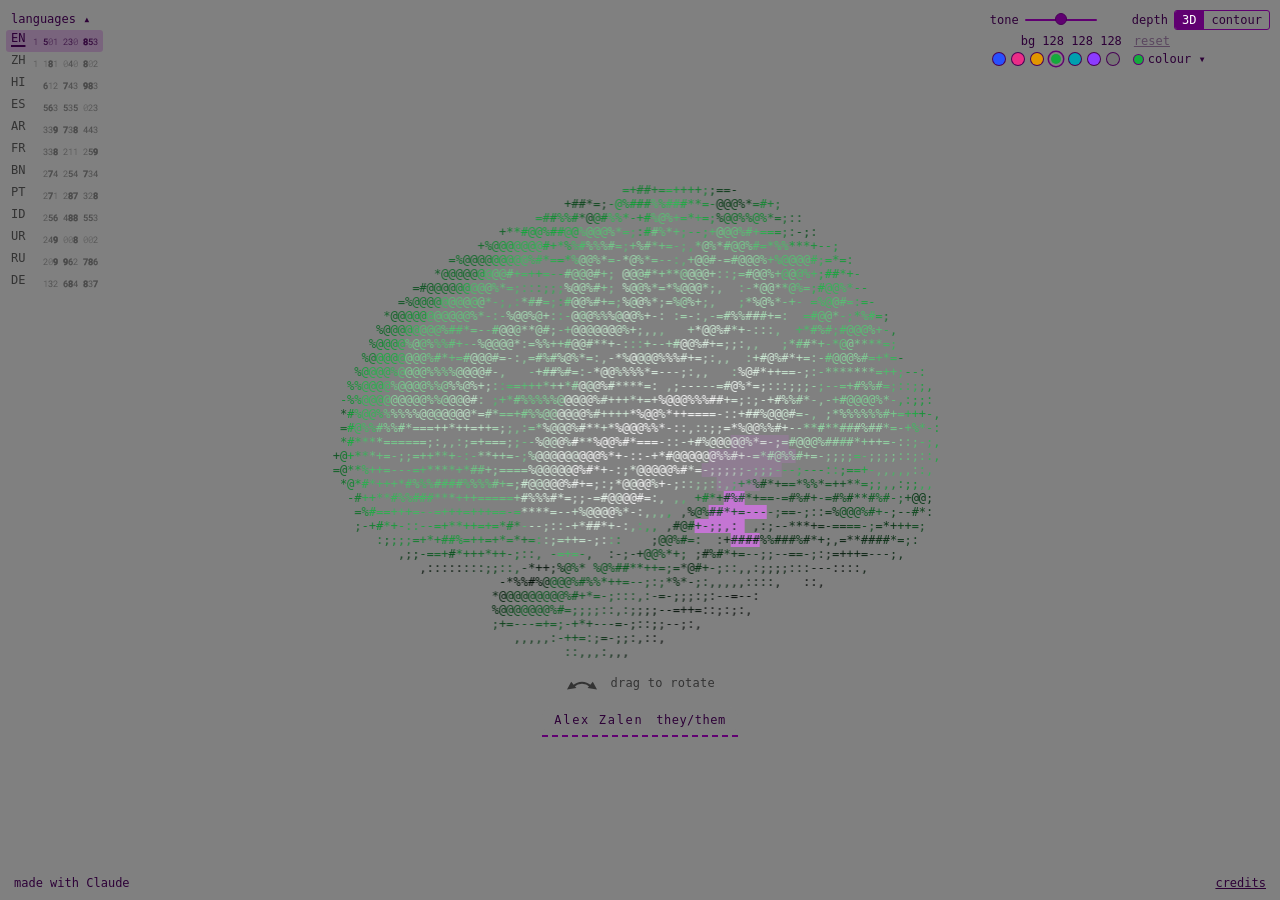
==== index.html @ 9f6a2378 "Site from c8352ca" ====
<!doctype html>
<html lang="en">
<head>
<meta charset="utf-8">
<meta name="viewport" content="width=device-width, initial-scale=1, viewport-fit=cover">
<title data-i18n="title.index">Alex Zalen</title>
<meta name="description" content="A rotatable ASCII brain." data-i18n-attr="content:meta.desc">
<meta name="theme-color" content="#808080">
<link rel="icon" href="data:,">
<script src="tone.js"></script>
<script src="i18n.js"></script>
<link rel="stylesheet" href="style.css">
</head>
<body>
<div id="ctl" role="group" aria-label="Display"><label>tone <input id="tone" type="range" min="0" max="255" value="128" aria-label="Background tone, dark to light"></label><div id="depth" role="radiogroup" aria-labelledby="depthlbl"><span id="depthlbl">depth</span><span class="seg"><button type="button" role="radio" id="d3" data-t="1" aria-checked="true" tabindex="0">3D</button><button type="button" role="radio" id="dc" data-t="0" aria-checked="false" tabindex="-1">contour</button></span></div><output id="rgb" for="tone">bg 128 128 128</output><button type="button" id="reset" aria-label="Reset tone, depth and colours to defaults" aria-disabled="true">reset</button><div id="pal" role="radiogroup" aria-label="Depth colours"></div><button type="button" id="more" aria-expanded="false" aria-controls="col" aria-label="More colour controls">colour</button><div id="col" role="group" aria-label="Colour" hidden><label class="opp"><span id="yblbl">yellow—blue</span> <input id="hyb" type="range" min="-100" max="100" step="1" value="-45" aria-label="Depth colour, yellow to blue"></label><label class="opp"><span id="grlbl">green—red</span> <input id="hgr" type="range" min="-100" max="100" step="1" value="-59" aria-label="Depth colour, green to red"></label><div id="bands" role="radiogroup" aria-labelledby="bandslbl"><span id="bandslbl">bands</span><span class="seg"><button type="button" role="radio" id="bsoft" data-b="0" aria-checked="true" tabindex="0">soft</button><button type="button" role="radio" id="bstep" data-b="100" aria-checked="false" tabindex="-1">stepped</button></span></div></div></div>
<main>
  <div id="stage">
    <div id="scene">
      <canvas id="brain" role="img" tabindex="0" aria-label="A rotatable 3D human brain drawn in text characters. Drag to rotate, or use the arrow keys." data-i18n-attr="aria-label:brain.aria"></canvas>
      <svg id="leaders" aria-hidden="true"></svg>
      <div id="labels"></div>
    </div>
    <p id="info" aria-hidden="true"></p><p id="info-sr" class="sr-only" aria-live="polite"></p>
    <p id="hint"><svg width="34" height="16" viewBox="0 0 34 16" aria-hidden="true"><path d="M8 11.5Q17 4 26 11.5" fill="none" stroke="currentColor" stroke-width="2" stroke-linecap="round"/><path d="M2 14.5L6.2 6.8L11.4 13Z M32 14.5L27.8 6.8L22.6 13Z" fill="currentColor"/></svg> <span data-i18n="hint">drag to rotate</span></p>
  </div>
  <div id="id">
    <button id="sig" type="button" aria-pressed="false" aria-label="Alex Zalen, they/them" title="show/hide bio around the brain" data-i18n-attr="title:sig.title"><span id="nm">Alex Zalen</span> <span class="pr">they/them</span></button>
    <p id="contact" hidden><span data-i18n="contact">contact:</span> <a href="mailto:alex.zalen@ru.nl" aria-label="alex.zalen@ru.nl"><span id="ct">alex.zalen@ru.nl</span></a></p>
    <ul id="bio" class="sr-only" aria-label="About Alex Zalen" data-i18n-attr="aria-label:bio.aria">
      <li>Alex Zalen (they/them)</li>
      <li data-i18n="bio.msc">Second-year master's student, Cognitive Neuroscience, Donders Institute, Radboud University.</li>
      <li data-i18n="bio.bg">Background: BA Philosophy of a Specific Discipline (Psychology), Erasmus University Rotterdam; BSc Psychology, Erasmus University Rotterdam; Computer Security Engineer, Saint Petersburg Electrotechnical University, Russia</li>
      <li data-i18n="bio.intern">Currently interning in the lab of Prof. Marius Peelen (Visual Cognitive Neuroscience) at the Donders Centre for Cognition (DCC), on a project about the parahippocampal place area (PPA).</li>
      <li><span data-i18n="bio.contact">Contact:</span> <a href="mailto:alex.zalen@ru.nl">alex.zalen@ru.nl</a></li>
    </ul>
  </div>
</main>
<footer>
  <span data-i18n="foot.made">made with Claude</span>
  <a href="credits.html" data-i18n="foot.credits">credits</a>
</footer>
<noscript><p class="ns">This page needs JavaScript to draw the brain.</p></noscript>
<script src="brain.js"></script>
</body>
</html>
---- style.css ----
/* Kawkab Mono (Abdullah Arif, SIL OFL 1.1; LICENSES/KawkabMono-OFL.txt): a monospaced Arabic face, subset to the Arabic / Urdu letters (about 20 KB per weight).
   unicode-range: only Arabic text uses (and downloads) it. size-adjust scales its 0.7 em advance to the console font's 0.6 em cell, so Arabic sits on the same grid. */
@font-face { font-family:"Kawkab Mono"; src:url(KawkabMono-Regular.sub.woff2) format("woff2"); font-weight:100 600; font-display:swap; unicode-range:U+0600-06FF, U+200C-200F, U+FB50-FDFF, U+FE70-FEFF; size-adjust:86%; ascent-override:105%; descent-override:45%; }
@font-face { font-family:"Kawkab Mono"; src:url(KawkabMono-Bold.sub.woff2) format("woff2"); font-weight:700 900; font-display:swap; unicode-range:U+0600-06FF, U+200C-200F, U+FB50-FDFF, U+FE70-FEFF; size-adjust:86%; ascent-override:105%; descent-override:45%; }
@font-face { font-family:"Speaker Digits"; src:url(RobotoMono-digits.woff2) format("woff2"); font-weight:100 700; font-display:swap; unicode-range:U+0020, U+0030-0039; }   /* Roboto Mono (OFL 1.1), only 0-9 and the space, every weight 100-700: the speaker numbers, one weight per digit value */
:root { --bg:rgb(128,128,128); --fg:rgb(0,0,0); --ink:0,0,0; --dim:rgb(51,51,51); --border:rgb(102,102,102); --foot:rgb(70,70,70); --foot-a:rgb(45,45,45); --card-fg:rgb(19,19,19); --pill:rgba(128,128,128,.85); --card:rgba(128,128,128,.96); --accent:255,230,0; --halo:rgba(255,230,0,.35); --link:rgb(0,30,150); --line:rgb(255,180,220); --accent-deep:rgb(150,0,120); --accent-on:rgb(0,0,0); --accent-soft:rgba(255,180,220,.22); --lsh:rgba(0,0,0,.32); --lbl-bg:rgba(112,112,112,.92); --lbl-fg:rgb(255,255,255); --lbl-dim:rgb(255,255,255); color-scheme:light; --fs:12px; --font:"Kawkab Mono", ui-monospace, "SF Mono", Menlo, Consolas, "DejaVu Sans Mono", "Courier New", "PingFang SC", "Hiragino Sans GB", "Microsoft YaHei", "Noto Sans CJK SC", "Noto Sans SC", "Kohinoor Devanagari", "Devanagari Sangam MN", "Nirmala UI", "Mangal", "Noto Sans Devanagari", "Kohinoor Bangla", "Bangla Sangam MN", "Vrinda", "Noto Sans Bengali", "Geeza Pro", "Noto Naskh Arabic", "Noto Nastaliq Urdu", monospace; }
button, input, output, code, mark { font-family:inherit; }
* { box-sizing:border-box; font-size:var(--fs); }
::selection { background:var(--line); color:var(--accent-on); }
html, body { caret-color:var(--line); }
html, body { margin:0; background:var(--bg); color:var(--fg); font-family:var(--font); overflow-x:hidden; }
body { min-height:100vh; min-height:100svh; display:flex; flex-direction:column; align-items:center; }
main { flex:1; width:100%; display:flex; flex-direction:column; align-items:center; justify-content:center; padding:16px 12px 56px; }
#stage { position:relative; width:100%; display:flex; flex-direction:column; align-items:center; }
canvas { display:block; position:absolute; left:0; cursor:grab; touch-action:none; user-select:none; -webkit-user-select:none; }
canvas.grabbing { cursor:grabbing; }
#hint { position:absolute; left:0; right:0; margin:0; text-align:center; letter-spacing:.02em; pointer-events:none; transition:opacity .3s; }
#info { order:-1; margin:0 0 6px; min-height:1.5em; line-height:1.5; max-width:100%; text-align:center; letter-spacing:.02em; color:var(--link); opacity:0; padding:0 12px; pointer-events:none; transition:opacity .3s; }
#info.on { opacity:1; }
#hint { bottom:calc(var(--sb, 0px) - 4px); color:var(--dim); }
#hint.gone { opacity:0; }
#id { position:relative; pointer-events:none; margin-top:18px; display:flex; flex-direction:column; align-items:center; width:100%; }
#sig { position:relative; font:inherit; letter-spacing:.14em; text-transform:none; background:none; border:0; padding:8px 12px; cursor:pointer; opacity:1; color:var(--link); border-bottom:2px dashed var(--line); font-family:var(--font); pointer-events:auto; isolation:isolate; }
#sig::before, #contact::before { content:''; position:absolute; inset:2px 0; z-index:-1; border-radius:10px; background:var(--plate); pointer-events:none; }
#sig:hover, #sig:focus-visible, #sig[aria-pressed="true"] { opacity:1; border-bottom-style:solid; outline:none; }
#sig:focus-visible { outline:2px solid var(--line); outline-offset:2px; }
mark.ph { background:#ffe600; color:#000; padding:0 3px; border-radius:2px; }
footer { position:fixed; left:0; right:0; bottom:0; padding:10px 14px calc(10px + env(safe-area-inset-bottom)); display:flex; justify-content:space-between; color:var(--link); pointer-events:none; }
footer a { color:var(--link); text-decoration:underline; pointer-events:auto; }
footer a:hover, footer a:focus-visible { color:var(--accent-deep); }
.ns { color:var(--dim); }
.page { max-width:680px; margin:0 auto; padding:32px 20px 64px; line-height:1.55; width:100%; }
.page a { color:var(--link); } .page h1, .page h2 { font-weight:700; color:var(--link); } .page h1 { border-bottom:2px solid var(--line); padding-bottom:6px; } .page h2 { margin-top:28px; }
.page li { margin-bottom:10px; } .page .mod { color:var(--link); }
.sr-only { position:absolute; width:1px; height:1px; margin:-1px; padding:0; overflow:hidden; clip:rect(0,0,0,0); white-space:nowrap; border:0; }
/* first-visit intro (brain.js): a small, faint drawn copy of the pointing-hand cursor in the PPA colour, soft outline and shadow; above everything but the panel */
#ghost { position:fixed; left:0; top:0; z-index:5; pointer-events:none; opacity:0; overflow:visible; will-change:transform,opacity; filter:drop-shadow(0 1px 1.5px var(--lsh)); }
#ghost .gf { fill:rgb(var(--accent)); stroke:rgb(24,16,28); stroke-opacity:.6; stroke-width:1; stroke-linejoin:round; }
#ghost .gk { fill:none; stroke:rgb(24,16,28); stroke-opacity:.6; stroke-width:.8; stroke-linecap:round; }
#sig .pr { letter-spacing:.04em; color:var(--link); margin-left:4px; }
#contact { pointer-events:auto; position:relative; isolation:isolate; padding:2px 10px; margin:2px 0 0; color:var(--ct-fg, var(--dim)); }
#contact a { color:var(--ct-link, var(--link)); text-decoration:underline; pointer-events:auto; }
#contact a:hover { text-decoration:underline; }
#contact a:focus-visible { outline:2px solid var(--line); outline-offset:2px; }
#contact[hidden] { display:block; opacity:0; pointer-events:none; }   /* not visibility:hidden: the email stays reachable by Tab from the name */
canvas:focus-visible { outline:2px solid var(--line); outline-offset:2px; }
#scene { position:relative; flex:none; margin:var(--st, 0px) 0 var(--sb, 0px); }
#labels, #leaders { position:absolute; inset:0; width:100%; height:100%; overflow:visible; pointer-events:none; }
#leaders line { stroke:var(--line); stroke-width:1.5; }
#leaders circle { fill:var(--line); }
#leaders .shl { stroke:var(--lsh); stroke-width:3.5; stroke-linecap:round; fill:none; }
#leaders .shd { fill:var(--lsh); }
#leaders .in { stroke:var(--line); stroke-width:1.6; stroke-dasharray:1.5 3.5; stroke-linecap:round; fill:none; }   /* the part of a leader inside the brain (psychology: the amygdala) is dotted */
#leaders .shi { stroke:var(--lsh); stroke-width:2.6; stroke-dasharray:1.5 3.5; stroke-linecap:round; fill:none; }
#leaders circle.ring { fill:none; stroke:var(--line); stroke-width:1.6; }   /* a dot inside the brain: a ring with a small centre */
#leaders .shd.ring { fill:none; stroke:var(--lsh); stroke-width:2.4; }
.lbl { pointer-events:auto; cursor:pointer; position:absolute; left:0; top:0; width:max-content; max-width:190px; padding:3px 7px 4px; border:1.5px solid var(--accent-deep); border-radius:4px; background:var(--lbl-bg); color:var(--lbl-fg); line-height:1.35; overflow-wrap:anywhere; opacity:0; visibility:hidden; will-change:transform,opacity; transform-origin:center; box-shadow:1px 1px 0 0 var(--lsh), 1px 1px 3px 1px var(--lsh); overflow:hidden; }
.lbl b { font-weight:700; display:block; }
.lbl small { display:block; color:var(--lbl-dim); }
/* layout B: at rest a box shows the area (b) and what it does (small); "my route there" (.rt) opens on hover / focus / tap / click (.rto while shown or closing; the box height glides) */
.lbl b::after { content:'\25BE'; position:absolute; left:50%; bottom:2px; transform:translateX(-50%); height:11px; min-width:26px; text-align:center; font-size:11px; line-height:11px; font-weight:400; color:var(--lbl-fg); border-top:1px solid color-mix(in srgb, var(--lbl-fg) 40%, transparent); }   /* a small pull-down chevron at the bottom edge: "this unrolls downwards" */
.lbl:not(.m-open):not(.rto:not(.m-rest)) { padding-bottom:15px; }   /* room for the chevron while the box is rolled up */
.lbl.rto:not(.m-rest) b::after, .lbl.m-open b::after { content:none; }
.lbl .rt { display:none; margin-top:3px; padding-top:3px; border-top:1px solid color-mix(in srgb, var(--lbl-fg) 40%, transparent); }
.lbl.rto .rt, .lbl.m-open .rt { display:block; }
.lbl.m-rest .rt { display:none; }
.lbl .rl { display:block; }
.lbl .rt i { font-style:normal; color:var(--lbl-dim); }
.lbl .rest { visibility:hidden; }
.cur { position:relative; visibility:hidden; }   /* empty inline + absolute block: the cursor takes no room, so the text wraps the same wherever the cursor is (no box size jitter while typing) */
.cur::before { content:''; position:absolute; left:0; top:0; width:.55em; height:1em; background:var(--line, currentColor); }
.cur-on > .cur { visibility:visible; animation:blink 1.06s steps(1) infinite; }
.sel { background:rgb(var(--accent)); color:#000; }
@keyframes blink { 50% { opacity:0; } }
.lbl.pop { animation:lblpop .5s ease-out; }
@keyframes lblpop { 0% { scale:.6; } 60% { scale:1.08; } 100% { scale:1; } }
#ctl { position:fixed; top:8px; right:10px; z-index:6; display:grid; grid-template-columns:auto auto; gap:2px 10px; color:var(--link); padding-top:env(safe-area-inset-top); }
#ctl label { display:flex; align-items:center; gap:6px; }
#ctl input { -webkit-appearance:none; appearance:none; width:72px; height:24px; margin:0; background:transparent; accent-color:rgb(var(--accent)); cursor:pointer; }
#ctl input::-webkit-slider-runnable-track { height:2px; background:var(--line); border-radius:1px; }
#ctl input::-moz-range-track { height:2px; background:var(--line); border-radius:1px; }
#ctl input::-webkit-slider-thumb { -webkit-appearance:none; box-sizing:border-box; width:12px; height:12px; border-radius:50%; background:var(--line); border:1.5px solid var(--accent-deep); margin-top:-6px; }
#ctl input::-moz-range-thumb { box-sizing:border-box; width:12px; height:12px; border-radius:50%; background:var(--line); border:1.5px solid var(--accent-deep); }
#ctl input:focus-visible { outline:2px solid var(--line); outline-offset:2px; }
#depth, #bands { display:flex; align-items:center; gap:6px; }
#depth .seg, #bands .seg { display:inline-flex; border:1px solid var(--line); border-radius:3px; overflow:hidden; }
#depth button, #bands button { font:inherit; color:inherit; background:none; border:0; margin:0; padding:2px 7px; cursor:pointer; white-space:nowrap; }
#depth button + button, #bands button + button { border-left:1px solid var(--line); }
#depth button[aria-checked="true"], #bands button[aria-checked="true"] { background:var(--line); color:var(--accent-on); }
#depth button:not([aria-checked="true"]):hover, #bands button:not([aria-checked="true"]):hover { background:var(--accent-soft); }
#depth button:focus-visible, #bands button:focus-visible { outline:2px solid var(--line); outline-offset:2px; }
#reset { grid-column:2; justify-self:start; font:inherit; color:inherit; background:none; border:0; padding:0 2px; margin:0; text-decoration:underline; cursor:pointer; opacity:.45; }
#reset[aria-disabled="false"] { opacity:1; color:var(--link); }
#reset[aria-disabled="true"] { cursor:default; }
#reset:focus-visible { outline:2px solid var(--line); outline-offset:2px; }
#rgb { grid-column:1; text-align:right; font-variant-numeric:tabular-nums; }
#pal { grid-column:1; justify-self:end; display:flex; align-items:center; gap:1px; }
#pal button { position:relative; width:18px; height:18px; padding:0; margin:0; border:0; border-radius:50%; background:none; cursor:pointer; }
#pal button::before { content:''; position:absolute; inset:3px; border-radius:50%; background:var(--sw); box-shadow:0 0 0 1px var(--accent-deep); }
#pal button[aria-checked="true"]::before { inset:4px; box-shadow:0 0 0 2px var(--bg), 0 0 0 3.5px var(--line); }
#pal button:hover::before { box-shadow:0 0 0 1.5px var(--line); }
#pal button[aria-checked="true"]:hover::before { box-shadow:0 0 0 2px var(--bg), 0 0 0 3.5px var(--line); }
#pal button:focus-visible { outline:2px solid var(--line); outline-offset:1px; }
#more { grid-column:2; justify-self:start; font:inherit; color:inherit; background:none; border:0; padding:0 2px; margin:0; cursor:pointer; }
#more::before { content:''; display:inline-block; width:9px; height:9px; margin-right:5px; border-radius:50%; background:var(--hue, var(--dim)); box-shadow:0 0 0 1px var(--line); vertical-align:-1px; }
#more::after { content:' \25BE'; }
#more[aria-expanded="true"]::after { content:' \25B4'; }
#more:focus-visible { outline:2px solid var(--line); outline-offset:2px; }
#col { position:absolute; top:100%; right:0; z-index:7; display:grid; grid-template-columns:auto auto; justify-items:end; gap:2px 16px; padding:4px 0 4px 8px; background:var(--card); border-radius:4px; }   /* a pop-over under the panel: opening it never moves anything else */
#col[hidden] { display:none; }
#col label { display:flex; align-items:center; gap:6px; white-space:nowrap; }
#col .opp input { background:linear-gradient(var(--line), var(--line)) center / 1px 10px no-repeat; }   /* centre notch = neutral (double-click returns there) */
@media (max-width:520px) { #col { grid-template-columns:auto; } #col > * { grid-column:auto; } }
#hint svg { vertical-align:middle; margin-right:4px; animation:sway 1.6s ease-in-out 3; }
@keyframes sway { 50% { transform:translateX(3px); } }
@media (prefers-reduced-motion: reduce) { .lbl.pop, #hint svg { animation:none; } .cur-on > .cur { animation:none; } }
@media (max-width:899px) { main { padding-top:54px; } }
@media (max-width:520px) { #info { min-height:3em; } }
@media (max-width:520px),(max-height:760px) { footer { position:static; width:100%; } main { padding-bottom:16px; } }
/* character grid (i18n.js): a Han / Devanagari / Bengali grapheme cluster takes a 2-cell box; Indic words never break inside */
.gc { display:inline-block; width:2ch; text-align:center; text-indent:0; white-space:nowrap; }   /* width set per cluster by i18n.js (whole cells) */
.gw { white-space:nowrap; }
.gw, .gh { unicode-bidi:isolate; direction:ltr; }   /* a run of cells keeps its own left-to-right order inside Arabic / Urdu text (the boxes are atomic: the bidi algorithm would reverse them) */
a .gc { text-decoration:underline; text-decoration-thickness:inherit; text-underline-offset:inherit; }   /* links: the underline reaches into the cells */
:lang(ar) #info, :lang(ur) #info, :lang(ar) #hint, :lang(ur) #hint { letter-spacing:0; }   /* letter-spacing would cut the Arabic joins */
/* language list (i18n.js builds it): code, then total speakers in full digits, right-aligned so the place values stand in columns (a log-scale bar chart).
   Wide screens: a quiet vertical rail at the left edge (brain.js keeps the left boxes clear of it). Else: the current code only; it opens the list as a pop-over. */
#lang { --rail:0; position:absolute; top:8px; left:6px; z-index:8; padding-top:env(safe-area-inset-top); color:var(--dim); }
#lang ul { list-style:none; margin:0; padding:0; }
#lang li button { font:inherit; color:inherit; background:none; border:0; margin:0; padding:1px 5px; min-height:22px; display:flex; align-items:baseline; gap:1ch; cursor:pointer; border-radius:3px; }
#lang .lc { width:2ch; }
#lang .ln { font-size:9px; width:13ch; text-align:right; white-space:pre; color:var(--dim); opacity:.75; position:relative; top:.35em; font-variant-numeric:tabular-nums; }
/* each digit as heavy and as bright as its value (Alex, 2026-11-17, variant E): 0 thinnest and faintest, 9 boldest and full strength (i18n.js sets --k = digit/9; brightness from 73 %, so a 1 is as bright as a 3 was at 64 %, Alex 2026-11-17);
   a digit that ticks moves to its new weight and brightness and flashes briefly. Same size for every digit, so the columns stay put. */
#lang .ln { font-family:"Speaker Digits", var(--font); }
#lang .ln .dg, #langpop .ln .dg { --k:1; font-size:inherit; font-weight:calc(250 + 450 * var(--k)); font-variation-settings:"wght" calc(250 + 450 * var(--k)); opacity:calc(.73 + .27 * var(--k)); transition:font-weight .6s ease, font-variation-settings .6s ease, -webkit-text-stroke-width .6s ease, opacity .6s ease, color .6s ease; }
#lang .ln .dg, #langpop .ln .dg { -webkit-text-stroke:calc(max(0, var(--k) - .5) * .9px) currentColor; }   /* above the font's heaviest weight (700): from 5 up a growing outline makes 7, 8, 9 heavier still (9: 0.45 px), for more contrast (Alex, 2026-11-17) */
#lang .ln .dg.tk { color:var(--link); opacity:1; transition:none; }
#langpop .ln .dg.tk { color:var(--line); opacity:1; transition:none; }   /* the same flash; the box is dark, so the leader colour instead of the link colour */
@media (prefers-reduced-motion: reduce) { #lang .ln .dg, #lang .ln .dg.tk, #langpop .ln .dg, #langpop .ln .dg.tk { transition:none; } #lang .ln .dg.tk, #langpop .ln .dg.tk { color:inherit; opacity:calc(.73 + .27 * var(--k)); } }
#lang li button[aria-current] { color:var(--link); background:var(--accent-soft); cursor:default; }
#lang li button[aria-current] .lc { text-decoration:underline; text-decoration-thickness:1.5px; text-underline-offset:3px; }
#lang li button[aria-current] .ln { color:var(--link); opacity:1; }
#lang li button:not([aria-current]):hover { color:var(--link); }
#lang button:focus-visible { outline:2px solid var(--line); outline-offset:1px; }
#lang .cur-btn { font:inherit; color:var(--link); background:var(--accent-soft); border:0; border-radius:3px; margin:0; padding:0 5px; min-width:24px; min-height:24px; cursor:pointer; text-decoration:underline; text-decoration-thickness:1.5px; text-underline-offset:3px; }
#lang .cur-btn::after { content:' \25BE'; text-decoration:none; display:inline-block; margin-left:2px; }
#lang.open .cur-btn::after { content:' \25B4'; }
#lang:not(.open) ul { display:none; }
#lang.open ul { position:absolute; top:calc(100% + 4px); left:0; padding:4px; background:var(--card); border-radius:4px; box-shadow:1px 1px 0 0 var(--lsh), 1px 1px 3px 1px var(--lsh); }
#langroll { display:none; }
@media (min-width:1180px) and (min-height:560px) {
  #lang { --rail:1; }
  #lang .cur-btn { display:none; }
  #lang ul, #lang:not(.open) ul { display:block; position:static; padding:0; background:none; box-shadow:none; }
  /* the roll-up (i18n.js): the button looks like the colour button (#more: link colour, no frame, the same chevron); it is also the roll the rows
     wind onto, so it covers the rows passing behind it (the page colour as its fill). Rows past 90 degrees are in front of it (z-index 4, set
     inline), the current row stays above the others (3) and covers the rows that pass behind it on their way up. */
  #langroll { display:block; position:relative; z-index:2; width:100%; min-height:22px; text-align:start; font:inherit; color:var(--link); background:var(--bg); border:0; margin:0; padding:1px 5px; cursor:pointer; white-space:nowrap; }
  #langroll::after { content:' \25B4'; }
  #langroll[aria-expanded="false"]::after { content:' \25BE'; }
  #langroll:focus-visible { outline:2px solid var(--line); outline-offset:1px; }
  #lang li { position:relative; z-index:1; backface-visibility:visible; }
  #lang li.lcur { z-index:3; background:var(--bg); border-radius:3px; }
  #lang.rolled li:not(.lcur) { display:none; }
}
/* the language pop-up (i18n.js): hover or keyboard focus on a language in the list. Looks like the area boxes (.lbl): same fill, text colour, border,
   radius, padding, shadow and pop-in; the title bold like their area line, the one-word note dim like their small lines. Then one row per country:
   the name, and its live number exactly as in the list (Speaker Digits, 9 px, weight and brightness per digit, the tick flash), right-aligned in
   one column so the place values stand one below the other. Never takes a click. */
#langpop { position:fixed; left:0; top:0; z-index:9; pointer-events:none; width:max-content; max-width:calc(100vw - 12px); padding:3px 7px 4px; border:1.5px solid var(--accent-deep); border-radius:4px; background:var(--lbl-bg); color:var(--lbl-fg); line-height:1.35; box-shadow:1px 1px 0 0 var(--lsh), 1px 1px 3px 1px var(--lsh); transform-origin:left top; }
#langpop[dir="rtl"] { transform-origin:right top; }
#langpop[hidden] { display:none; }
#langpop.pop { animation:lblpop .5s ease-out; }
#langpop .lp-h b { display:block; font-weight:700; white-space:nowrap; }   /* variant B (Alex, 2026-11-18): the area box's layout: '> ' + bold title, then the dim line */
#langpop .lp-e { display:block; color:var(--lbl-dim); }
#lpleader { position:fixed; left:0; top:0; width:100vw; height:100vh; z-index:8; pointer-events:none; overflow:visible; }   /* the leader from the language row to the box, drawn like #leaders */
#lpleader line { stroke:var(--line); stroke-width:1.5; stroke-linecap:round; }
#lpleader line.shl { stroke:var(--lsh); stroke-width:3.5; }
#lpleader circle { fill:var(--line); }
#lpleader circle.shd { fill:var(--lsh); }
#langpop .lp-g { display:grid; grid-template-columns:auto auto; column-gap:2ch; align-items:baseline; margin-top:3px; padding-top:3px; border-top:1px solid color-mix(in srgb, var(--lbl-fg) 40%, transparent); }
#langpop .lp-k { white-space:nowrap; }
#langpop .ln { font-family:"Speaker Digits", var(--font); font-size:9px; text-align:right; white-space:pre; direction:ltr; unicode-bidi:isolate; font-variant-numeric:tabular-nums; }
:lang(ar) #langpop, :lang(ur) #langpop { letter-spacing:0; }
@media (prefers-reduced-motion: reduce) { #langpop.pop { animation:none; } }
@media (max-width:480px) { #info { padding:0 34px; } }
/* provenance.html: the live model's inputs (i18n.js fills #livetab); scrolls sideways inside its box on narrow screens, never the page */
.page .tw { overflow-x:auto; max-width:100%; }
.page table { border-collapse:collapse; margin:6px 0 18px; }
.page caption { caption-side:top; text-align:start; color:var(--dim); padding-bottom:4px; }
.page th, .page td { padding:2px 10px 2px 0; text-align:start; border-bottom:1px solid var(--border); white-space:nowrap; font-weight:400; }
.page tr:first-child th { white-space:normal; vertical-align:bottom; }
.page tr:first-child th { color:var(--link); font-weight:700; }
.page td.num { text-align:right; direction:ltr; font-variant-numeric:tabular-nums; }
@media (max-width:360px) { #lang { left:3px; } #lang .cur-btn { padding:0 4px; } #lang .cur-btn::after { content:none; } #ctl input { width:56px; } #depthlbl { position:absolute; width:1px; height:1px; overflow:hidden; clip:rect(0,0,0,0); white-space:nowrap; } }   /* the narrowest phones: the language code alone (no arrow) and a narrower panel (shorter sliders; the depth word only for screen readers, via aria-labelledby; 3D / contour speak for themselves), so long labels (es, pt, fr) stay on screen and clear of the code */
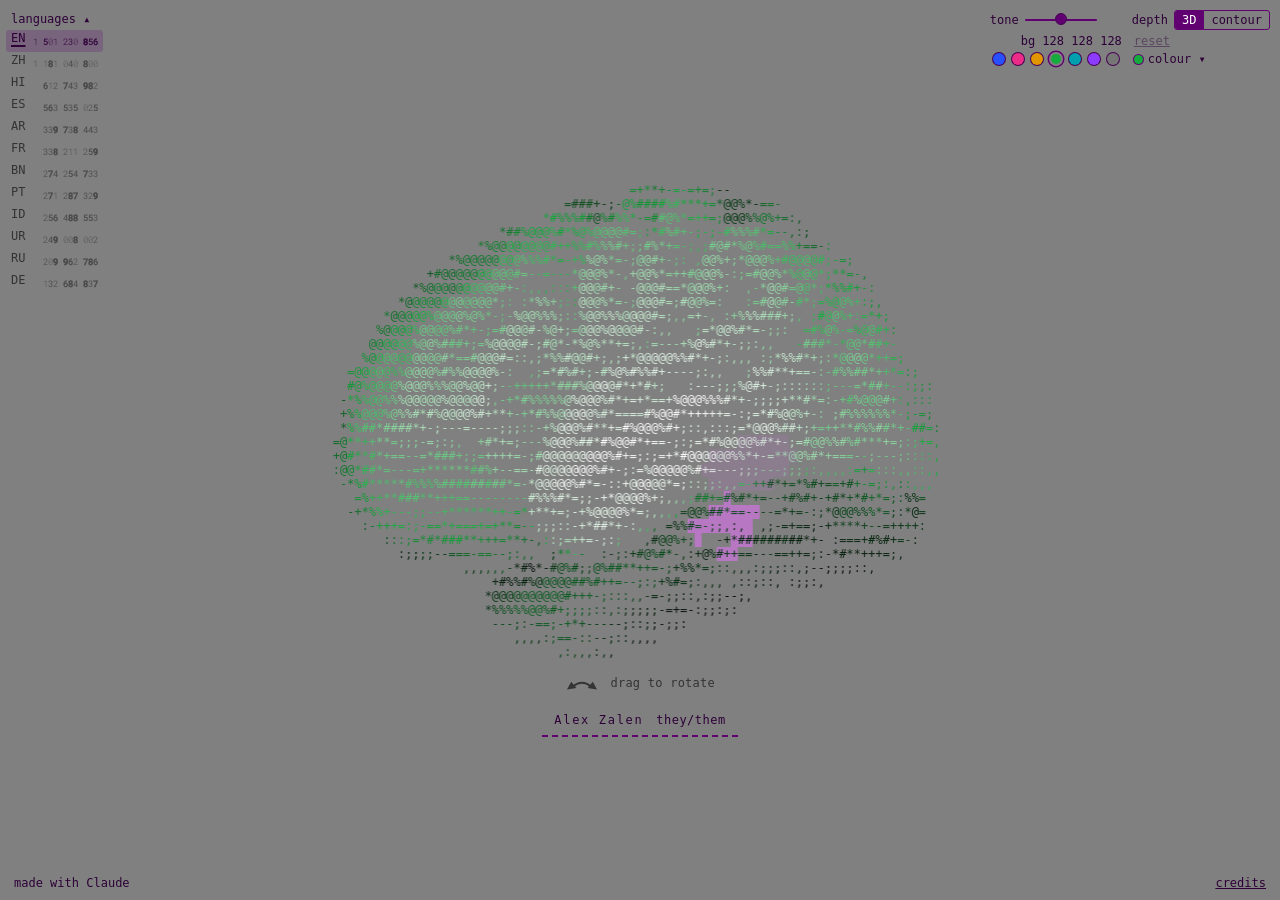
==== commit 268d7369: "Version 0.00: site from 4732fe6" ====
--- a/index.html
+++ b/index.html
@@ -8,6 +8,7 @@
 <meta name="theme-color" content="#808080">
 <link rel="icon" href="data:,">
 <script src="tone.js"></script>
+<script src="version.js"></script>
 <script src="i18n.js"></script>
 <link rel="stylesheet" href="style.css">
 </head>
@@ -36,9 +37,10 @@
   </div>
 </main>
 <footer>
-  <span data-i18n="foot.made">made with Claude</span>
+  <span id="made" tabindex="0" aria-describedby="verpop" data-i18n="foot.made">made with Claude</span>
   <a href="credits.html" data-i18n="foot.credits">credits</a>
 </footer>
+<div id="verpop" role="tooltip" hidden></div>
 <noscript><p class="ns">This page needs JavaScript to draw the brain.</p></noscript>
 <script src="brain.js"></script>
 </body>
--- a/style.css
+++ b/style.css
@@ -1,196 +1 @@
-/* Kawkab Mono (Abdullah Arif, SIL OFL 1.1; LICENSES/KawkabMono-OFL.txt): a monospaced Arabic face, subset to the Arabic / Urdu letters (about 20 KB per weight).
-   unicode-range: only Arabic text uses (and downloads) it. size-adjust scales its 0.7 em advance to the console font's 0.6 em cell, so Arabic sits on the same grid. */
-@font-face { font-family:"Kawkab Mono"; src:url(KawkabMono-Regular.sub.woff2) format("woff2"); font-weight:100 600; font-display:swap; unicode-range:U+0600-06FF, U+200C-200F, U+FB50-FDFF, U+FE70-FEFF; size-adjust:86%; ascent-override:105%; descent-override:45%; }
-@font-face { font-family:"Kawkab Mono"; src:url(KawkabMono-Bold.sub.woff2) format("woff2"); font-weight:700 900; font-display:swap; unicode-range:U+0600-06FF, U+200C-200F, U+FB50-FDFF, U+FE70-FEFF; size-adjust:86%; ascent-override:105%; descent-override:45%; }
-@font-face { font-family:"Speaker Digits"; src:url(RobotoMono-digits.woff2) format("woff2"); font-weight:100 700; font-display:swap; unicode-range:U+0020, U+0030-0039; }   /* Roboto Mono (OFL 1.1), only 0-9 and the space, every weight 100-700: the speaker numbers, one weight per digit value */
-:root { --bg:rgb(128,128,128); --fg:rgb(0,0,0); --ink:0,0,0; --dim:rgb(51,51,51); --border:rgb(102,102,102); --foot:rgb(70,70,70); --foot-a:rgb(45,45,45); --card-fg:rgb(19,19,19); --pill:rgba(128,128,128,.85); --card:rgba(128,128,128,.96); --accent:255,230,0; --halo:rgba(255,230,0,.35); --link:rgb(0,30,150); --line:rgb(255,180,220); --accent-deep:rgb(150,0,120); --accent-on:rgb(0,0,0); --accent-soft:rgba(255,180,220,.22); --lsh:rgba(0,0,0,.32); --lbl-bg:rgba(112,112,112,.92); --lbl-fg:rgb(255,255,255); --lbl-dim:rgb(255,255,255); color-scheme:light; --fs:12px; --font:"Kawkab Mono", ui-monospace, "SF Mono", Menlo, Consolas, "DejaVu Sans Mono", "Courier New", "PingFang SC", "Hiragino Sans GB", "Microsoft YaHei", "Noto Sans CJK SC", "Noto Sans SC", "Kohinoor Devanagari", "Devanagari Sangam MN", "Nirmala UI", "Mangal", "Noto Sans Devanagari", "Kohinoor Bangla", "Bangla Sangam MN", "Vrinda", "Noto Sans Bengali", "Geeza Pro", "Noto Naskh Arabic", "Noto Nastaliq Urdu", monospace; }
-button, input, output, code, mark { font-family:inherit; }
-* { box-sizing:border-box; font-size:var(--fs); }
-::selection { background:var(--line); color:var(--accent-on); }
-html, body { caret-color:var(--line); }
-html, body { margin:0; background:var(--bg); color:var(--fg); font-family:var(--font); overflow-x:hidden; }
-body { min-height:100vh; min-height:100svh; display:flex; flex-direction:column; align-items:center; }
-main { flex:1; width:100%; display:flex; flex-direction:column; align-items:center; justify-content:center; padding:16px 12px 56px; }
-#stage { position:relative; width:100%; display:flex; flex-direction:column; align-items:center; }
-canvas { display:block; position:absolute; left:0; cursor:grab; touch-action:none; user-select:none; -webkit-user-select:none; }
-canvas.grabbing { cursor:grabbing; }
-#hint { position:absolute; left:0; right:0; margin:0; text-align:center; letter-spacing:.02em; pointer-events:none; transition:opacity .3s; }
-#info { order:-1; margin:0 0 6px; min-height:1.5em; line-height:1.5; max-width:100%; text-align:center; letter-spacing:.02em; color:var(--link); opacity:0; padding:0 12px; pointer-events:none; transition:opacity .3s; }
-#info.on { opacity:1; }
-#hint { bottom:calc(var(--sb, 0px) - 4px); color:var(--dim); }
-#hint.gone { opacity:0; }
-#id { position:relative; pointer-events:none; margin-top:18px; display:flex; flex-direction:column; align-items:center; width:100%; }
-#sig { position:relative; font:inherit; letter-spacing:.14em; text-transform:none; background:none; border:0; padding:8px 12px; cursor:pointer; opacity:1; color:var(--link); border-bottom:2px dashed var(--line); font-family:var(--font); pointer-events:auto; isolation:isolate; }
-#sig::before, #contact::before { content:''; position:absolute; inset:2px 0; z-index:-1; border-radius:10px; background:var(--plate); pointer-events:none; }
-#sig:hover, #sig:focus-visible, #sig[aria-pressed="true"] { opacity:1; border-bottom-style:solid; outline:none; }
-#sig:focus-visible { outline:2px solid var(--line); outline-offset:2px; }
-mark.ph { background:#ffe600; color:#000; padding:0 3px; border-radius:2px; }
-footer { position:fixed; left:0; right:0; bottom:0; padding:10px 14px calc(10px + env(safe-area-inset-bottom)); display:flex; justify-content:space-between; color:var(--link); pointer-events:none; }
-footer a { color:var(--link); text-decoration:underline; pointer-events:auto; }
-footer a:hover, footer a:focus-visible { color:var(--accent-deep); }
-.ns { color:var(--dim); }
-.page { max-width:680px; margin:0 auto; padding:32px 20px 64px; line-height:1.55; width:100%; }
-.page a { color:var(--link); } .page h1, .page h2 { font-weight:700; color:var(--link); } .page h1 { border-bottom:2px solid var(--line); padding-bottom:6px; } .page h2 { margin-top:28px; }
-.page li { margin-bottom:10px; } .page .mod { color:var(--link); }
-.sr-only { position:absolute; width:1px; height:1px; margin:-1px; padding:0; overflow:hidden; clip:rect(0,0,0,0); white-space:nowrap; border:0; }
-/* first-visit intro (brain.js): a small, faint drawn copy of the pointing-hand cursor in the PPA colour, soft outline and shadow; above everything but the panel */
-#ghost { position:fixed; left:0; top:0; z-index:5; pointer-events:none; opacity:0; overflow:visible; will-change:transform,opacity; filter:drop-shadow(0 1px 1.5px var(--lsh)); }
-#ghost .gf { fill:rgb(var(--accent)); stroke:rgb(24,16,28); stroke-opacity:.6; stroke-width:1; stroke-linejoin:round; }
-#ghost .gk { fill:none; stroke:rgb(24,16,28); stroke-opacity:.6; stroke-width:.8; stroke-linecap:round; }
-#sig .pr { letter-spacing:.04em; color:var(--link); margin-left:4px; }
-#contact { pointer-events:auto; position:relative; isolation:isolate; padding:2px 10px; margin:2px 0 0; color:var(--ct-fg, var(--dim)); }
-#contact a { color:var(--ct-link, var(--link)); text-decoration:underline; pointer-events:auto; }
-#contact a:hover { text-decoration:underline; }
-#contact a:focus-visible { outline:2px solid var(--line); outline-offset:2px; }
-#contact[hidden] { display:block; opacity:0; pointer-events:none; }   /* not visibility:hidden: the email stays reachable by Tab from the name */
-canvas:focus-visible { outline:2px solid var(--line); outline-offset:2px; }
-#scene { position:relative; flex:none; margin:var(--st, 0px) 0 var(--sb, 0px); }
-#labels, #leaders { position:absolute; inset:0; width:100%; height:100%; overflow:visible; pointer-events:none; }
-#leaders line { stroke:var(--line); stroke-width:1.5; }
-#leaders circle { fill:var(--line); }
-#leaders .shl { stroke:var(--lsh); stroke-width:3.5; stroke-linecap:round; fill:none; }
-#leaders .shd { fill:var(--lsh); }
-#leaders .in { stroke:var(--line); stroke-width:1.6; stroke-dasharray:1.5 3.5; stroke-linecap:round; fill:none; }   /* the part of a leader inside the brain (psychology: the amygdala) is dotted */
-#leaders .shi { stroke:var(--lsh); stroke-width:2.6; stroke-dasharray:1.5 3.5; stroke-linecap:round; fill:none; }
-#leaders circle.ring { fill:none; stroke:var(--line); stroke-width:1.6; }   /* a dot inside the brain: a ring with a small centre */
-#leaders .shd.ring { fill:none; stroke:var(--lsh); stroke-width:2.4; }
-.lbl { pointer-events:auto; cursor:pointer; position:absolute; left:0; top:0; width:max-content; max-width:190px; padding:3px 7px 4px; border:1.5px solid var(--accent-deep); border-radius:4px; background:var(--lbl-bg); color:var(--lbl-fg); line-height:1.35; overflow-wrap:anywhere; opacity:0; visibility:hidden; will-change:transform,opacity; transform-origin:center; box-shadow:1px 1px 0 0 var(--lsh), 1px 1px 3px 1px var(--lsh); overflow:hidden; }
-.lbl b { font-weight:700; display:block; }
-.lbl small { display:block; color:var(--lbl-dim); }
-/* layout B: at rest a box shows the area (b) and what it does (small); "my route there" (.rt) opens on hover / focus / tap / click (.rto while shown or closing; the box height glides) */
-.lbl b::after { content:'\25BE'; position:absolute; left:50%; bottom:2px; transform:translateX(-50%); height:11px; min-width:26px; text-align:center; font-size:11px; line-height:11px; font-weight:400; color:var(--lbl-fg); border-top:1px solid color-mix(in srgb, var(--lbl-fg) 40%, transparent); }   /* a small pull-down chevron at the bottom edge: "this unrolls downwards" */
-.lbl:not(.m-open):not(.rto:not(.m-rest)) { padding-bottom:15px; }   /* room for the chevron while the box is rolled up */
-.lbl.rto:not(.m-rest) b::after, .lbl.m-open b::after { content:none; }
-.lbl .rt { display:none; margin-top:3px; padding-top:3px; border-top:1px solid color-mix(in srgb, var(--lbl-fg) 40%, transparent); }
-.lbl.rto .rt, .lbl.m-open .rt { display:block; }
-.lbl.m-rest .rt { display:none; }
-.lbl .rl { display:block; }
-.lbl .rt i { font-style:normal; color:var(--lbl-dim); }
-.lbl .rest { visibility:hidden; }
-.cur { position:relative; visibility:hidden; }   /* empty inline + absolute block: the cursor takes no room, so the text wraps the same wherever the cursor is (no box size jitter while typing) */
-.cur::before { content:''; position:absolute; left:0; top:0; width:.55em; height:1em; background:var(--line, currentColor); }
-.cur-on > .cur { visibility:visible; animation:blink 1.06s steps(1) infinite; }
-.sel { background:rgb(var(--accent)); color:#000; }
-@keyframes blink { 50% { opacity:0; } }
-.lbl.pop { animation:lblpop .5s ease-out; }
-@keyframes lblpop { 0% { scale:.6; } 60% { scale:1.08; } 100% { scale:1; } }
-#ctl { position:fixed; top:8px; right:10px; z-index:6; display:grid; grid-template-columns:auto auto; gap:2px 10px; color:var(--link); padding-top:env(safe-area-inset-top); }
-#ctl label { display:flex; align-items:center; gap:6px; }
-#ctl input { -webkit-appearance:none; appearance:none; width:72px; height:24px; margin:0; background:transparent; accent-color:rgb(var(--accent)); cursor:pointer; }
-#ctl input::-webkit-slider-runnable-track { height:2px; background:var(--line); border-radius:1px; }
-#ctl input::-moz-range-track { height:2px; background:var(--line); border-radius:1px; }
-#ctl input::-webkit-slider-thumb { -webkit-appearance:none; box-sizing:border-box; width:12px; height:12px; border-radius:50%; background:var(--line); border:1.5px solid var(--accent-deep); margin-top:-6px; }
-#ctl input::-moz-range-thumb { box-sizing:border-box; width:12px; height:12px; border-radius:50%; background:var(--line); border:1.5px solid var(--accent-deep); }
-#ctl input:focus-visible { outline:2px solid var(--line); outline-offset:2px; }
-#depth, #bands { display:flex; align-items:center; gap:6px; }
-#depth .seg, #bands .seg { display:inline-flex; border:1px solid var(--line); border-radius:3px; overflow:hidden; }
-#depth button, #bands button { font:inherit; color:inherit; background:none; border:0; margin:0; padding:2px 7px; cursor:pointer; white-space:nowrap; }
-#depth button + button, #bands button + button { border-left:1px solid var(--line); }
-#depth button[aria-checked="true"], #bands button[aria-checked="true"] { background:var(--line); color:var(--accent-on); }
-#depth button:not([aria-checked="true"]):hover, #bands button:not([aria-checked="true"]):hover { background:var(--accent-soft); }
-#depth button:focus-visible, #bands button:focus-visible { outline:2px solid var(--line); outline-offset:2px; }
-#reset { grid-column:2; justify-self:start; font:inherit; color:inherit; background:none; border:0; padding:0 2px; margin:0; text-decoration:underline; cursor:pointer; opacity:.45; }
-#reset[aria-disabled="false"] { opacity:1; color:var(--link); }
-#reset[aria-disabled="true"] { cursor:default; }
-#reset:focus-visible { outline:2px solid var(--line); outline-offset:2px; }
-#rgb { grid-column:1; text-align:right; font-variant-numeric:tabular-nums; }
-#pal { grid-column:1; justify-self:end; display:flex; align-items:center; gap:1px; }
-#pal button { position:relative; width:18px; height:18px; padding:0; margin:0; border:0; border-radius:50%; background:none; cursor:pointer; }
-#pal button::before { content:''; position:absolute; inset:3px; border-radius:50%; background:var(--sw); box-shadow:0 0 0 1px var(--accent-deep); }
-#pal button[aria-checked="true"]::before { inset:4px; box-shadow:0 0 0 2px var(--bg), 0 0 0 3.5px var(--line); }
-#pal button:hover::before { box-shadow:0 0 0 1.5px var(--line); }
-#pal button[aria-checked="true"]:hover::before { box-shadow:0 0 0 2px var(--bg), 0 0 0 3.5px var(--line); }
-#pal button:focus-visible { outline:2px solid var(--line); outline-offset:1px; }
-#more { grid-column:2; justify-self:start; font:inherit; color:inherit; background:none; border:0; padding:0 2px; margin:0; cursor:pointer; }
-#more::before { content:''; display:inline-block; width:9px; height:9px; margin-right:5px; border-radius:50%; background:var(--hue, var(--dim)); box-shadow:0 0 0 1px var(--line); vertical-align:-1px; }
-#more::after { content:' \25BE'; }
-#more[aria-expanded="true"]::after { content:' \25B4'; }
-#more:focus-visible { outline:2px solid var(--line); outline-offset:2px; }
-#col { position:absolute; top:100%; right:0; z-index:7; display:grid; grid-template-columns:auto auto; justify-items:end; gap:2px 16px; padding:4px 0 4px 8px; background:var(--card); border-radius:4px; }   /* a pop-over under the panel: opening it never moves anything else */
-#col[hidden] { display:none; }
-#col label { display:flex; align-items:center; gap:6px; white-space:nowrap; }
-#col .opp input { background:linear-gradient(var(--line), var(--line)) center / 1px 10px no-repeat; }   /* centre notch = neutral (double-click returns there) */
-@media (max-width:520px) { #col { grid-template-columns:auto; } #col > * { grid-column:auto; } }
-#hint svg { vertical-align:middle; margin-right:4px; animation:sway 1.6s ease-in-out 3; }
-@keyframes sway { 50% { transform:translateX(3px); } }
-@media (prefers-reduced-motion: reduce) { .lbl.pop, #hint svg { animation:none; } .cur-on > .cur { animation:none; } }
-@media (max-width:899px) { main { padding-top:54px; } }
-@media (max-width:520px) { #info { min-height:3em; } }
-@media (max-width:520px),(max-height:760px) { footer { position:static; width:100%; } main { padding-bottom:16px; } }
-/* character grid (i18n.js): a Han / Devanagari / Bengali grapheme cluster takes a 2-cell box; Indic words never break inside */
-.gc { display:inline-block; width:2ch; text-align:center; text-indent:0; white-space:nowrap; }   /* width set per cluster by i18n.js (whole cells) */
-.gw { white-space:nowrap; }
-.gw, .gh { unicode-bidi:isolate; direction:ltr; }   /* a run of cells keeps its own left-to-right order inside Arabic / Urdu text (the boxes are atomic: the bidi algorithm would reverse them) */
-a .gc { text-decoration:underline; text-decoration-thickness:inherit; text-underline-offset:inherit; }   /* links: the underline reaches into the cells */
-:lang(ar) #info, :lang(ur) #info, :lang(ar) #hint, :lang(ur) #hint { letter-spacing:0; }   /* letter-spacing would cut the Arabic joins */
-/* language list (i18n.js builds it): code, then total speakers in full digits, right-aligned so the place values stand in columns (a log-scale bar chart).
-   Wide screens: a quiet vertical rail at the left edge (brain.js keeps the left boxes clear of it). Else: the current code only; it opens the list as a pop-over. */
-#lang { --rail:0; position:absolute; top:8px; left:6px; z-index:8; padding-top:env(safe-area-inset-top); color:var(--dim); }
-#lang ul { list-style:none; margin:0; padding:0; }
-#lang li button { font:inherit; color:inherit; background:none; border:0; margin:0; padding:1px 5px; min-height:22px; display:flex; align-items:baseline; gap:1ch; cursor:pointer; border-radius:3px; }
-#lang .lc { width:2ch; }
-#lang .ln { font-size:9px; width:13ch; text-align:right; white-space:pre; color:var(--dim); opacity:.75; position:relative; top:.35em; font-variant-numeric:tabular-nums; }
-/* each digit as heavy and as bright as its value (Alex, 2026-11-17, variant E): 0 thinnest and faintest, 9 boldest and full strength (i18n.js sets --k = digit/9; brightness from 73 %, so a 1 is as bright as a 3 was at 64 %, Alex 2026-11-17);
-   a digit that ticks moves to its new weight and brightness and flashes briefly. Same size for every digit, so the columns stay put. */
-#lang .ln { font-family:"Speaker Digits", var(--font); }
-#lang .ln .dg, #langpop .ln .dg { --k:1; font-size:inherit; font-weight:calc(250 + 450 * var(--k)); font-variation-settings:"wght" calc(250 + 450 * var(--k)); opacity:calc(.73 + .27 * var(--k)); transition:font-weight .6s ease, font-variation-settings .6s ease, -webkit-text-stroke-width .6s ease, opacity .6s ease, color .6s ease; }
-#lang .ln .dg, #langpop .ln .dg { -webkit-text-stroke:calc(max(0, var(--k) - .5) * .9px) currentColor; }   /* above the font's heaviest weight (700): from 5 up a growing outline makes 7, 8, 9 heavier still (9: 0.45 px), for more contrast (Alex, 2026-11-17) */
-#lang .ln .dg.tk { color:var(--link); opacity:1; transition:none; }
-#langpop .ln .dg.tk { color:var(--line); opacity:1; transition:none; }   /* the same flash; the box is dark, so the leader colour instead of the link colour */
-@media (prefers-reduced-motion: reduce) { #lang .ln .dg, #lang .ln .dg.tk, #langpop .ln .dg, #langpop .ln .dg.tk { transition:none; } #lang .ln .dg.tk, #langpop .ln .dg.tk { color:inherit; opacity:calc(.73 + .27 * var(--k)); } }
-#lang li button[aria-current] { color:var(--link); background:var(--accent-soft); cursor:default; }
-#lang li button[aria-current] .lc { text-decoration:underline; text-decoration-thickness:1.5px; text-underline-offset:3px; }
-#lang li button[aria-current] .ln { color:var(--link); opacity:1; }
-#lang li button:not([aria-current]):hover { color:var(--link); }
-#lang button:focus-visible { outline:2px solid var(--line); outline-offset:1px; }
-#lang .cur-btn { font:inherit; color:var(--link); background:var(--accent-soft); border:0; border-radius:3px; margin:0; padding:0 5px; min-width:24px; min-height:24px; cursor:pointer; text-decoration:underline; text-decoration-thickness:1.5px; text-underline-offset:3px; }
-#lang .cur-btn::after { content:' \25BE'; text-decoration:none; display:inline-block; margin-left:2px; }
-#lang.open .cur-btn::after { content:' \25B4'; }
-#lang:not(.open) ul { display:none; }
-#lang.open ul { position:absolute; top:calc(100% + 4px); left:0; padding:4px; background:var(--card); border-radius:4px; box-shadow:1px 1px 0 0 var(--lsh), 1px 1px 3px 1px var(--lsh); }
-#langroll { display:none; }
-@media (min-width:1180px) and (min-height:560px) {
-  #lang { --rail:1; }
-  #lang .cur-btn { display:none; }
-  #lang ul, #lang:not(.open) ul { display:block; position:static; padding:0; background:none; box-shadow:none; }
-  /* the roll-up (i18n.js): the button looks like the colour button (#more: link colour, no frame, the same chevron); it is also the roll the rows
-     wind onto, so it covers the rows passing behind it (the page colour as its fill). Rows past 90 degrees are in front of it (z-index 4, set
-     inline), the current row stays above the others (3) and covers the rows that pass behind it on their way up. */
-  #langroll { display:block; position:relative; z-index:2; width:100%; min-height:22px; text-align:start; font:inherit; color:var(--link); background:var(--bg); border:0; margin:0; padding:1px 5px; cursor:pointer; white-space:nowrap; }
-  #langroll::after { content:' \25B4'; }
-  #langroll[aria-expanded="false"]::after { content:' \25BE'; }
-  #langroll:focus-visible { outline:2px solid var(--line); outline-offset:1px; }
-  #lang li { position:relative; z-index:1; backface-visibility:visible; }
-  #lang li.lcur { z-index:3; background:var(--bg); border-radius:3px; }
-  #lang.rolled li:not(.lcur) { display:none; }
-}
-/* the language pop-up (i18n.js): hover or keyboard focus on a language in the list. Looks like the area boxes (.lbl): same fill, text colour, border,
-   radius, padding, shadow and pop-in; the title bold like their area line, the one-word note dim like their small lines. Then one row per country:
-   the name, and its live number exactly as in the list (Speaker Digits, 9 px, weight and brightness per digit, the tick flash), right-aligned in
-   one column so the place values stand one below the other. Never takes a click. */
-#langpop { position:fixed; left:0; top:0; z-index:9; pointer-events:none; width:max-content; max-width:calc(100vw - 12px); padding:3px 7px 4px; border:1.5px solid var(--accent-deep); border-radius:4px; background:var(--lbl-bg); color:var(--lbl-fg); line-height:1.35; box-shadow:1px 1px 0 0 var(--lsh), 1px 1px 3px 1px var(--lsh); transform-origin:left top; }
-#langpop[dir="rtl"] { transform-origin:right top; }
-#langpop[hidden] { display:none; }
-#langpop.pop { animation:lblpop .5s ease-out; }
-#langpop .lp-h b { display:block; font-weight:700; white-space:nowrap; }   /* variant B (Alex, 2026-11-18): the area box's layout: '> ' + bold title, then the dim line */
-#langpop .lp-e { display:block; color:var(--lbl-dim); }
-#lpleader { position:fixed; left:0; top:0; width:100vw; height:100vh; z-index:8; pointer-events:none; overflow:visible; }   /* the leader from the language row to the box, drawn like #leaders */
-#lpleader line { stroke:var(--line); stroke-width:1.5; stroke-linecap:round; }
-#lpleader line.shl { stroke:var(--lsh); stroke-width:3.5; }
-#lpleader circle { fill:var(--line); }
-#lpleader circle.shd { fill:var(--lsh); }
-#langpop .lp-g { display:grid; grid-template-columns:auto auto; column-gap:2ch; align-items:baseline; margin-top:3px; padding-top:3px; border-top:1px solid color-mix(in srgb, var(--lbl-fg) 40%, transparent); }
-#langpop .lp-k { white-space:nowrap; }
-#langpop .ln { font-family:"Speaker Digits", var(--font); font-size:9px; text-align:right; white-space:pre; direction:ltr; unicode-bidi:isolate; font-variant-numeric:tabular-nums; }
-:lang(ar) #langpop, :lang(ur) #langpop { letter-spacing:0; }
-@media (prefers-reduced-motion: reduce) { #langpop.pop { animation:none; } }
-@media (max-width:480px) { #info { padding:0 34px; } }
-/* provenance.html: the live model's inputs (i18n.js fills #livetab); scrolls sideways inside its box on narrow screens, never the page */
-.page .tw { overflow-x:auto; max-width:100%; }
-.page table { border-collapse:collapse; margin:6px 0 18px; }
-.page caption { caption-side:top; text-align:start; color:var(--dim); padding-bottom:4px; }
-.page th, .page td { padding:2px 10px 2px 0; text-align:start; border-bottom:1px solid var(--border); white-space:nowrap; font-weight:400; }
-.page tr:first-child th { white-space:normal; vertical-align:bottom; }
-.page tr:first-child th { color:var(--link); font-weight:700; }
-.page td.num { text-align:right; direction:ltr; font-variant-numeric:tabular-nums; }
-@media (max-width:360px) { #lang { left:3px; } #lang .cur-btn { padding:0 4px; } #lang .cur-btn::after { content:none; } #ctl input { width:56px; } #depthlbl { position:absolute; width:1px; height:1px; overflow:hidden; clip:rect(0,0,0,0); white-space:nowrap; } }   /* the narrowest phones: the language code alone (no arrow) and a narrower panel (shorter sliders; the depth word only for screen readers, via aria-labelledby; 3D / contour speak for themselves), so long labels (es, pt, fr) stay on screen and clear of the code */
+@font-face{font-family:Kawkab Mono;src:url(KawkabMono-Regular.sub.woff2) format("woff2");font-weight:100 600;font-display:swap;unicode-range:U+0600-06FF,U+200C-200F,U+FB50-FDFF,U+FE70-FEFF;size-adjust:86%;ascent-override:105%;descent-override:45%}@font-face{font-family:Kawkab Mono;src:url(KawkabMono-Bold.sub.woff2) format("woff2");font-weight:700 900;font-display:swap;unicode-range:U+0600-06FF,U+200C-200F,U+FB50-FDFF,U+FE70-FEFF;size-adjust:86%;ascent-override:105%;descent-override:45%}@font-face{font-family:Speaker Digits;src:url(RobotoMono-digits.woff2) format("woff2");font-weight:100 700;font-display:swap;unicode-range:U+0020,U+0030-0039}:root{--bg:rgb(128,128,128);--fg:rgb(0,0,0);--ink:0,0,0;--dim:rgb(51,51,51);--border:rgb(102,102,102);--foot:rgb(70,70,70);--foot-a:rgb(45,45,45);--card-fg:rgb(19,19,19);--pill:rgba(128,128,128,.85);--card:rgba(128,128,128,.96);--accent:255,230,0;--halo:rgba(255,230,0,.35);--link:rgb(0,30,150);--line:rgb(255,180,220);--accent-deep:rgb(150,0,120);--accent-on:rgb(0,0,0);--accent-soft:rgba(255,180,220,.22);--lsh:rgba(0,0,0,.32);--lbl-bg:rgba(112,112,112,.92);--lbl-fg:rgb(255,255,255);--lbl-dim:rgb(255,255,255);color-scheme:light;--fs:12px;--font:"Kawkab Mono", ui-monospace, "SF Mono", Menlo, Consolas, "DejaVu Sans Mono", "Courier New", "PingFang SC", "Hiragino Sans GB", "Microsoft YaHei", "Noto Sans CJK SC", "Noto Sans SC", "Kohinoor Devanagari", "Devanagari Sangam MN", "Nirmala UI", "Mangal", "Noto Sans Devanagari", "Kohinoor Bangla", "Bangla Sangam MN", "Vrinda", "Noto Sans Bengali", "Geeza Pro", "Noto Naskh Arabic", "Noto Nastaliq Urdu", monospace}button,input,output,code,mark{font-family:inherit}*{box-sizing:border-box;font-size:var(--fs)}::selection{background:var(--line);color:var(--accent-on)}html,body{caret-color:var(--line)}html,body{margin:0;background:var(--bg);color:var(--fg);font-family:var(--font);overflow-x:hidden}body{min-height:100vh;min-height:100svh;display:flex;flex-direction:column;align-items:center}main{flex:1;width:100%;display:flex;flex-direction:column;align-items:center;justify-content:center;padding:16px 12px 56px}#stage{position:relative;width:100%;display:flex;flex-direction:column;align-items:center}canvas{display:block;position:absolute;left:0;cursor:grab;touch-action:none;user-select:none;-webkit-user-select:none}canvas.grabbing{cursor:grabbing}#hint{position:absolute;left:0;right:0;margin:0;text-align:center;letter-spacing:.02em;pointer-events:none;transition:opacity .3s}#info{order:-1;margin:0 0 6px;min-height:1.5em;line-height:1.5;max-width:100%;text-align:center;letter-spacing:.02em;color:var(--link);opacity:0;padding:0 12px;pointer-events:none;transition:opacity .3s}#info.on{opacity:1}#hint{bottom:calc(var(--sb, 0px) - 4px);color:var(--dim)}#hint.gone{opacity:0}#id{position:relative;pointer-events:none;margin-top:18px;display:flex;flex-direction:column;align-items:center;width:100%}#sig{position:relative;font:inherit;letter-spacing:.14em;text-transform:none;background:none;border:0;padding:8px 12px;cursor:pointer;opacity:1;color:var(--link);border-bottom:2px dashed var(--line);font-family:var(--font);pointer-events:auto;isolation:isolate}#sig:before,#contact:before{content:"";position:absolute;inset:2px 0;z-index:-1;border-radius:10px;background:var(--plate);pointer-events:none}#sig:hover,#sig:focus-visible,#sig[aria-pressed=true]{opacity:1;border-bottom-style:solid;outline:none}#sig:focus-visible{outline:2px solid var(--line);outline-offset:2px}mark.ph{background:#ffe600;color:#000;padding:0 3px;border-radius:2px}footer{position:fixed;left:0;right:0;bottom:0;padding:10px 14px calc(10px + env(safe-area-inset-bottom));display:flex;justify-content:space-between;color:var(--link);pointer-events:none}footer a{color:var(--link);text-decoration:underline;pointer-events:auto}footer a:hover,footer a:focus-visible{color:var(--accent-deep)}#made{pointer-events:auto;cursor:default;border-radius:2px}#made:hover,#made:focus-visible{color:var(--accent-deep)}#made:focus-visible{outline:2px solid var(--line);outline-offset:2px}.ns{color:var(--dim)}.page{max-width:680px;margin:0 auto;padding:32px 20px 64px;line-height:1.55;width:100%}.page a{color:var(--link)}.page h1,.page h2{font-weight:700;color:var(--link)}.page h1{border-bottom:2px solid var(--line);padding-bottom:6px}.page h2{margin-top:28px}.page li{margin-bottom:10px}.page .mod{color:var(--link)}.sr-only{position:absolute;width:1px;height:1px;margin:-1px;padding:0;overflow:hidden;clip:rect(0,0,0,0);white-space:nowrap;border:0}#ghost{position:fixed;left:0;top:0;z-index:5;pointer-events:none;opacity:0;overflow:visible;will-change:transform,opacity;filter:drop-shadow(0 1px 1.5px var(--lsh))}#ghost .gf{fill:rgb(var(--accent));stroke:#18101c;stroke-opacity:.6;stroke-width:1;stroke-linejoin:round}#ghost .gk{fill:none;stroke:#18101c;stroke-opacity:.6;stroke-width:.8;stroke-linecap:round}#sig .pr{letter-spacing:.04em;color:var(--link);margin-left:4px}#contact{pointer-events:auto;position:relative;isolation:isolate;padding:2px 10px;margin:2px 0 0;color:var(--ct-fg, var(--dim))}#contact a{color:var(--ct-link, var(--link));text-decoration:underline;pointer-events:auto}#contact a:hover{text-decoration:underline}#contact a:focus-visible{outline:2px solid var(--line);outline-offset:2px}#contact[hidden]{display:block;opacity:0;pointer-events:none}canvas:focus-visible{outline:2px solid var(--line);outline-offset:2px}#scene{position:relative;flex:none;margin:var(--st, 0px) 0 var(--sb, 0px)}#labels,#leaders{position:absolute;inset:0;width:100%;height:100%;overflow:visible;pointer-events:none}#leaders line{stroke:var(--line);stroke-width:1.5}#leaders circle{fill:var(--line)}#leaders .shl{stroke:var(--lsh);stroke-width:3.5;stroke-linecap:round;fill:none}#leaders .shd{fill:var(--lsh)}#leaders .in{stroke:var(--line);stroke-width:1.6;stroke-dasharray:1.5 3.5;stroke-linecap:round;fill:none}#leaders .shi{stroke:var(--lsh);stroke-width:2.6;stroke-dasharray:1.5 3.5;stroke-linecap:round;fill:none}#leaders circle.ring{fill:none;stroke:var(--line);stroke-width:1.6}#leaders .shd.ring{fill:none;stroke:var(--lsh);stroke-width:2.4}.lbl{pointer-events:auto;cursor:pointer;position:absolute;left:0;top:0;width:max-content;max-width:190px;padding:3px 7px 4px;border:1.5px solid var(--accent-deep);border-radius:4px;background:var(--lbl-bg);color:var(--lbl-fg);line-height:1.35;overflow-wrap:anywhere;opacity:0;visibility:hidden;will-change:transform,opacity;transform-origin:center;box-shadow:1px 1px 0 0 var(--lsh),1px 1px 3px 1px var(--lsh);overflow:hidden}.lbl b{font-weight:700;display:block}.lbl small{display:block;color:var(--lbl-dim)}.lbl b:after{content:"▾";position:absolute;left:50%;bottom:2px;transform:translate(-50%);height:11px;min-width:26px;text-align:center;font-size:11px;line-height:11px;font-weight:400;color:var(--lbl-fg);border-top:1px solid color-mix(in srgb,var(--lbl-fg) 40%,transparent)}.lbl:not(.m-open):not(.rto:not(.m-rest)){padding-bottom:15px}.lbl.rto:not(.m-rest) b:after,.lbl.m-open b:after{content:none}.lbl .rt{display:none;margin-top:3px;padding-top:3px;border-top:1px solid color-mix(in srgb,var(--lbl-fg) 40%,transparent)}.lbl.rto .rt,.lbl.m-open .rt{display:block}.lbl.m-rest .rt{display:none}.lbl .rl{display:block}.lbl .rt i{font-style:normal;color:var(--lbl-dim)}.lbl .rest{visibility:hidden}.cur{position:relative;visibility:hidden}.cur:before{content:"";position:absolute;left:0;top:0;width:.55em;height:1em;background:var(--line, currentColor)}.cur-on>.cur{visibility:visible;animation:blink 1.06s steps(1) infinite}.sel{background:rgb(var(--accent));color:#000}@keyframes blink{50%{opacity:0}}.lbl.pop{animation:lblpop .5s ease-out}@keyframes lblpop{0%{scale:.6}60%{scale:1.08}to{scale:1}}#ctl{position:fixed;top:8px;right:10px;z-index:6;display:grid;grid-template-columns:auto auto;gap:2px 10px;color:var(--link);padding-top:env(safe-area-inset-top)}#ctl label{display:flex;align-items:center;gap:6px}#ctl input{-webkit-appearance:none;appearance:none;width:72px;height:24px;margin:0;background:transparent;accent-color:rgb(var(--accent));cursor:pointer}#ctl input::-webkit-slider-runnable-track{height:2px;background:var(--line);border-radius:1px}#ctl input::-moz-range-track{height:2px;background:var(--line);border-radius:1px}#ctl input::-webkit-slider-thumb{-webkit-appearance:none;box-sizing:border-box;width:12px;height:12px;border-radius:50%;background:var(--line);border:1.5px solid var(--accent-deep);margin-top:-6px}#ctl input::-moz-range-thumb{box-sizing:border-box;width:12px;height:12px;border-radius:50%;background:var(--line);border:1.5px solid var(--accent-deep)}#ctl input:focus-visible{outline:2px solid var(--line);outline-offset:2px}#depth,#bands{display:flex;align-items:center;gap:6px}#depth .seg,#bands .seg{display:inline-flex;border:1px solid var(--line);border-radius:3px;overflow:hidden}#depth button,#bands button{font:inherit;color:inherit;background:none;border:0;margin:0;padding:2px 7px;cursor:pointer;white-space:nowrap}#depth button+button,#bands button+button{border-left:1px solid var(--line)}#depth button[aria-checked=true],#bands button[aria-checked=true]{background:var(--line);color:var(--accent-on)}#depth button:not([aria-checked=true]):hover,#bands button:not([aria-checked=true]):hover{background:var(--accent-soft)}#depth button:focus-visible,#bands button:focus-visible{outline:2px solid var(--line);outline-offset:2px}#reset{grid-column:2;justify-self:start;font:inherit;color:inherit;background:none;border:0;padding:0 2px;margin:0;text-decoration:underline;cursor:pointer;opacity:.45}#reset[aria-disabled=false]{opacity:1;color:var(--link)}#reset[aria-disabled=true]{cursor:default}#reset:focus-visible{outline:2px solid var(--line);outline-offset:2px}#rgb{grid-column:1;text-align:right;font-variant-numeric:tabular-nums}#pal{grid-column:1;justify-self:end;display:flex;align-items:center;gap:1px}#pal button{position:relative;width:18px;height:18px;padding:0;margin:0;border:0;border-radius:50%;background:none;cursor:pointer}#pal button:before{content:"";position:absolute;inset:3px;border-radius:50%;background:var(--sw);box-shadow:0 0 0 1px var(--accent-deep)}#pal button[aria-checked=true]:before{inset:4px;box-shadow:0 0 0 2px var(--bg),0 0 0 3.5px var(--line)}#pal button:hover:before{box-shadow:0 0 0 1.5px var(--line)}#pal button[aria-checked=true]:hover:before{box-shadow:0 0 0 2px var(--bg),0 0 0 3.5px var(--line)}#pal button:focus-visible{outline:2px solid var(--line);outline-offset:1px}#more{grid-column:2;justify-self:start;font:inherit;color:inherit;background:none;border:0;padding:0 2px;margin:0;cursor:pointer}#more:before{content:"";display:inline-block;width:9px;height:9px;margin-right:5px;border-radius:50%;background:var(--hue, var(--dim));box-shadow:0 0 0 1px var(--line);vertical-align:-1px}#more:after{content:" ▾"}#more[aria-expanded=true]:after{content:" ▴"}#more:focus-visible{outline:2px solid var(--line);outline-offset:2px}#col{position:absolute;top:100%;right:0;z-index:7;display:grid;grid-template-columns:auto auto;justify-items:end;gap:2px 16px;padding:4px 0 4px 8px;background:var(--card);border-radius:4px}#col[hidden]{display:none}#col label{display:flex;align-items:center;gap:6px;white-space:nowrap}#col .opp input{background:linear-gradient(var(--line),var(--line)) center / 1px 10px no-repeat}@media (max-width:520px){#col{grid-template-columns:auto}#col>*{grid-column:auto}}#hint svg{vertical-align:middle;margin-right:4px;animation:sway 1.6s ease-in-out 3}@keyframes sway{50%{transform:translate(3px)}}@media (prefers-reduced-motion: reduce){.lbl.pop,#hint svg{animation:none}.cur-on>.cur{animation:none}}@media (max-width:899px){main{padding-top:54px}}@media (max-width:520px){#info{min-height:3em}}@media (max-width:520px),(max-height:760px){footer{position:static;width:100%}main{padding-bottom:16px}}.gc{display:inline-block;width:2ch;text-align:center;text-indent:0;white-space:nowrap}.gw{white-space:nowrap}.gw,.gh{unicode-bidi:isolate;direction:ltr}a .gc{text-decoration:underline;text-decoration-thickness:inherit;text-underline-offset:inherit}:lang(ar) #info,:lang(ur) #info,:lang(ar) #hint,:lang(ur) #hint{letter-spacing:0}#lang{--rail:0;position:absolute;top:8px;left:6px;z-index:8;padding-top:env(safe-area-inset-top);color:var(--dim)}#lang ul{list-style:none;margin:0;padding:0}#lang li button{font:inherit;color:inherit;background:none;border:0;margin:0;padding:1px 5px;min-height:22px;display:flex;align-items:baseline;gap:1ch;cursor:pointer;border-radius:3px}#lang .lc{width:2ch}#lang .ln{font-size:9px;width:13ch;text-align:right;white-space:pre;color:var(--dim);opacity:.75;position:relative;top:.35em;font-variant-numeric:tabular-nums}#lang .ln{font-family:"Speaker Digits",var(--font)}#lang .ln .dg,#langpop .ln .dg{--k:1;font-size:inherit;font-weight:calc(250 + 450 * var(--k));font-variation-settings:"wght" calc(250 + 450 * var(--k));opacity:calc(.73 + .27 * var(--k));transition:font-weight .6s ease,font-variation-settings .6s ease,-webkit-text-stroke-width .6s ease,opacity .6s ease,color .6s ease}#lang .ln .dg,#langpop .ln .dg{-webkit-text-stroke:calc(max(0,var(--k) - .5)*.9px) currentColor}#lang .ln .dg.tk{color:var(--link);opacity:1;transition:none}#langpop .ln .dg.tk{color:var(--line);opacity:1;transition:none}@media (prefers-reduced-motion: reduce){#lang .ln .dg,#lang .ln .dg.tk,#langpop .ln .dg,#langpop .ln .dg.tk{transition:none}#lang .ln .dg.tk,#langpop .ln .dg.tk{color:inherit;opacity:calc(.73 + .27 * var(--k))}}#lang li button[aria-current]{color:var(--link);background:var(--accent-soft);cursor:default}#lang li button[aria-current] .lc{text-decoration:underline;text-decoration-thickness:1.5px;text-underline-offset:3px}#lang li button[aria-current] .ln{color:var(--link);opacity:1}#lang li button:not([aria-current]):hover{color:var(--link)}#lang button:focus-visible{outline:2px solid var(--line);outline-offset:1px}#lang .cur-btn{font:inherit;color:var(--link);background:var(--accent-soft);border:0;border-radius:3px;margin:0;padding:0 5px;min-width:24px;min-height:24px;cursor:pointer;text-decoration:underline;text-decoration-thickness:1.5px;text-underline-offset:3px}#lang .cur-btn:after{content:" ▾";text-decoration:none;display:inline-block;margin-left:2px}#lang.open .cur-btn:after{content:" ▴"}#lang:not(.open) ul{display:none}#lang.open ul{position:absolute;top:calc(100% + 4px);left:0;padding:4px;background:var(--card);border-radius:4px;box-shadow:1px 1px 0 0 var(--lsh),1px 1px 3px 1px var(--lsh)}#langroll{display:none}@media (min-width:1180px) and (min-height:560px){#lang{--rail:1}#lang .cur-btn{display:none}#lang ul,#lang:not(.open) ul{display:block;position:static;padding:0;background:none;box-shadow:none}#langroll{display:block;position:relative;z-index:2;width:100%;min-height:22px;text-align:start;font:inherit;color:var(--link);background:var(--bg);border:0;margin:0;padding:1px 5px;cursor:pointer;white-space:nowrap}#langroll:after{content:" ▴"}#langroll[aria-expanded=false]:after{content:" ▾"}#langroll:focus-visible{outline:2px solid var(--line);outline-offset:1px}#lang li{position:relative;z-index:1;backface-visibility:visible}#lang li.lcur{z-index:3;background:var(--bg);border-radius:3px}#lang.rolled li:not(.lcur){display:none}}#langpop,#verpop{position:fixed;left:0;top:0;z-index:9;pointer-events:none;width:max-content;max-width:calc(100vw - 12px);padding:3px 7px 4px;border:1.5px solid var(--accent-deep);border-radius:4px;background:var(--lbl-bg);color:var(--lbl-fg);line-height:1.35;box-shadow:1px 1px 0 0 var(--lsh),1px 1px 3px 1px var(--lsh);transform-origin:left top}#langpop[dir=rtl]{transform-origin:right top}#verpop{transform-origin:left bottom}#verpop[dir=rtl]{transform-origin:right bottom}#langpop[hidden],#verpop[hidden]{display:none}#langpop.pop,#verpop.pop{animation:lblpop .5s ease-out}#langpop .lp-h b,#verpop .lp-h b{display:block;font-weight:700;white-space:nowrap}#langpop .lp-e,#verpop .lp-e{display:block;color:var(--lbl-dim)}#verpop .lp-e{white-space:nowrap}#verpop .vn{direction:ltr;unicode-bidi:isolate;font-variant-numeric:tabular-nums}#lpleader{position:fixed;left:0;top:0;width:100vw;height:100vh;z-index:8;pointer-events:none;overflow:visible}#lpleader line{stroke:var(--line);stroke-width:1.5;stroke-linecap:round}#lpleader line.shl{stroke:var(--lsh);stroke-width:3.5}#lpleader circle{fill:var(--line)}#lpleader circle.shd{fill:var(--lsh)}#langpop .lp-g{display:grid;grid-template-columns:auto auto;column-gap:2ch;align-items:baseline;margin-top:3px;padding-top:3px;border-top:1px solid color-mix(in srgb,var(--lbl-fg) 40%,transparent)}#langpop .lp-k{white-space:nowrap}#langpop .ln{font-family:"Speaker Digits",var(--font);font-size:9px;text-align:right;white-space:pre;direction:ltr;unicode-bidi:isolate;font-variant-numeric:tabular-nums}:lang(ar) #langpop,:lang(ur) #langpop,:lang(ar) #verpop,:lang(ur) #verpop{letter-spacing:0}@media (prefers-reduced-motion: reduce){#langpop.pop,#verpop.pop{animation:none}}@media (max-width:480px){#info{padding:0 34px}}.page .tw{overflow-x:auto;max-width:100%}.page table{border-collapse:collapse;margin:6px 0 18px}.page caption{caption-side:top;text-align:start;color:var(--dim);padding-bottom:4px}.page th,.page td{padding:2px 10px 2px 0;text-align:start;border-bottom:1px solid var(--border);white-space:nowrap;font-weight:400}.page tr:first-child th{white-space:normal;vertical-align:bottom}.page tr:first-child th{color:var(--link);font-weight:700}.page td.num{text-align:right;direction:ltr;font-variant-numeric:tabular-nums}@media (max-width:360px){#lang{left:3px}#lang .cur-btn{padding:0 4px}#lang .cur-btn:after{content:none}#ctl input{width:56px}#depthlbl{position:absolute;width:1px;height:1px;overflow:hidden;clip:rect(0,0,0,0);white-space:nowrap}}
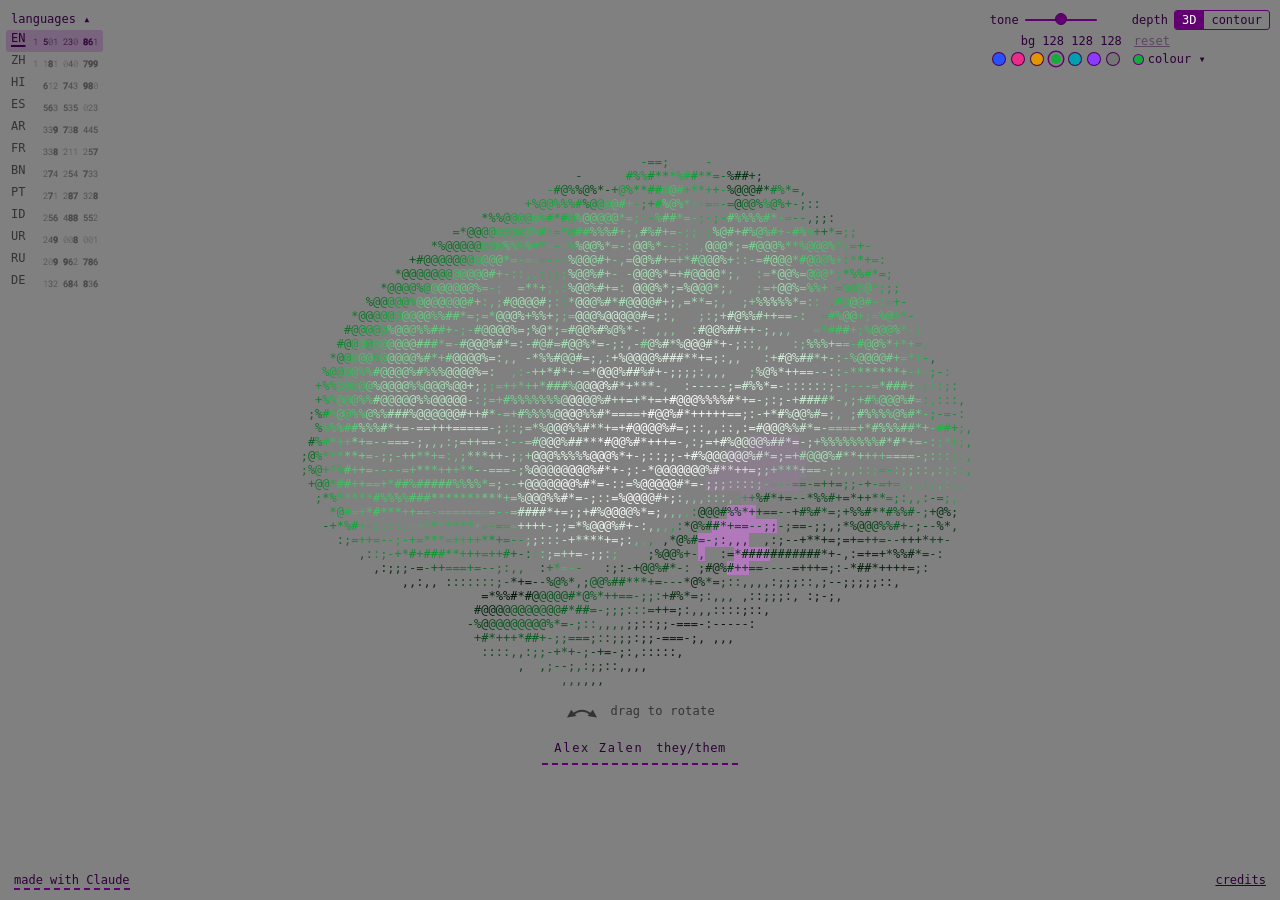
==== commit 91dec3a8: "Version 0.01: site from f00a0b8" ====
--- a/index.html
+++ b/index.html
@@ -38,9 +38,9 @@
 </main>
 <footer>
   <span id="made" tabindex="0" aria-describedby="verpop" data-i18n="foot.made">made with Claude</span>
+  <div id="verpop" hidden></div>
   <a href="credits.html" data-i18n="foot.credits">credits</a>
 </footer>
-<div id="verpop" role="tooltip" hidden></div>
 <noscript><p class="ns">This page needs JavaScript to draw the brain.</p></noscript>
 <script src="brain.js"></script>
 </body>
--- a/style.css
+++ b/style.css
@@ -1 +1 @@
-@font-face{font-family:Kawkab Mono;src:url(KawkabMono-Regular.sub.woff2) format("woff2");font-weight:100 600;font-display:swap;unicode-range:U+0600-06FF,U+200C-200F,U+FB50-FDFF,U+FE70-FEFF;size-adjust:86%;ascent-override:105%;descent-override:45%}@font-face{font-family:Kawkab Mono;src:url(KawkabMono-Bold.sub.woff2) format("woff2");font-weight:700 900;font-display:swap;unicode-range:U+0600-06FF,U+200C-200F,U+FB50-FDFF,U+FE70-FEFF;size-adjust:86%;ascent-override:105%;descent-override:45%}@font-face{font-family:Speaker Digits;src:url(RobotoMono-digits.woff2) format("woff2");font-weight:100 700;font-display:swap;unicode-range:U+0020,U+0030-0039}:root{--bg:rgb(128,128,128);--fg:rgb(0,0,0);--ink:0,0,0;--dim:rgb(51,51,51);--border:rgb(102,102,102);--foot:rgb(70,70,70);--foot-a:rgb(45,45,45);--card-fg:rgb(19,19,19);--pill:rgba(128,128,128,.85);--card:rgba(128,128,128,.96);--accent:255,230,0;--halo:rgba(255,230,0,.35);--link:rgb(0,30,150);--line:rgb(255,180,220);--accent-deep:rgb(150,0,120);--accent-on:rgb(0,0,0);--accent-soft:rgba(255,180,220,.22);--lsh:rgba(0,0,0,.32);--lbl-bg:rgba(112,112,112,.92);--lbl-fg:rgb(255,255,255);--lbl-dim:rgb(255,255,255);color-scheme:light;--fs:12px;--font:"Kawkab Mono", ui-monospace, "SF Mono", Menlo, Consolas, "DejaVu Sans Mono", "Courier New", "PingFang SC", "Hiragino Sans GB", "Microsoft YaHei", "Noto Sans CJK SC", "Noto Sans SC", "Kohinoor Devanagari", "Devanagari Sangam MN", "Nirmala UI", "Mangal", "Noto Sans Devanagari", "Kohinoor Bangla", "Bangla Sangam MN", "Vrinda", "Noto Sans Bengali", "Geeza Pro", "Noto Naskh Arabic", "Noto Nastaliq Urdu", monospace}button,input,output,code,mark{font-family:inherit}*{box-sizing:border-box;font-size:var(--fs)}::selection{background:var(--line);color:var(--accent-on)}html,body{caret-color:var(--line)}html,body{margin:0;background:var(--bg);color:var(--fg);font-family:var(--font);overflow-x:hidden}body{min-height:100vh;min-height:100svh;display:flex;flex-direction:column;align-items:center}main{flex:1;width:100%;display:flex;flex-direction:column;align-items:center;justify-content:center;padding:16px 12px 56px}#stage{position:relative;width:100%;display:flex;flex-direction:column;align-items:center}canvas{display:block;position:absolute;left:0;cursor:grab;touch-action:none;user-select:none;-webkit-user-select:none}canvas.grabbing{cursor:grabbing}#hint{position:absolute;left:0;right:0;margin:0;text-align:center;letter-spacing:.02em;pointer-events:none;transition:opacity .3s}#info{order:-1;margin:0 0 6px;min-height:1.5em;line-height:1.5;max-width:100%;text-align:center;letter-spacing:.02em;color:var(--link);opacity:0;padding:0 12px;pointer-events:none;transition:opacity .3s}#info.on{opacity:1}#hint{bottom:calc(var(--sb, 0px) - 4px);color:var(--dim)}#hint.gone{opacity:0}#id{position:relative;pointer-events:none;margin-top:18px;display:flex;flex-direction:column;align-items:center;width:100%}#sig{position:relative;font:inherit;letter-spacing:.14em;text-transform:none;background:none;border:0;padding:8px 12px;cursor:pointer;opacity:1;color:var(--link);border-bottom:2px dashed var(--line);font-family:var(--font);pointer-events:auto;isolation:isolate}#sig:before,#contact:before{content:"";position:absolute;inset:2px 0;z-index:-1;border-radius:10px;background:var(--plate);pointer-events:none}#sig:hover,#sig:focus-visible,#sig[aria-pressed=true]{opacity:1;border-bottom-style:solid;outline:none}#sig:focus-visible{outline:2px solid var(--line);outline-offset:2px}mark.ph{background:#ffe600;color:#000;padding:0 3px;border-radius:2px}footer{position:fixed;left:0;right:0;bottom:0;padding:10px 14px calc(10px + env(safe-area-inset-bottom));display:flex;justify-content:space-between;color:var(--link);pointer-events:none}footer a{color:var(--link);text-decoration:underline;pointer-events:auto}footer a:hover,footer a:focus-visible{color:var(--accent-deep)}#made{pointer-events:auto;cursor:default;border-radius:2px}#made:hover,#made:focus-visible{color:var(--accent-deep)}#made:focus-visible{outline:2px solid var(--line);outline-offset:2px}.ns{color:var(--dim)}.page{max-width:680px;margin:0 auto;padding:32px 20px 64px;line-height:1.55;width:100%}.page a{color:var(--link)}.page h1,.page h2{font-weight:700;color:var(--link)}.page h1{border-bottom:2px solid var(--line);padding-bottom:6px}.page h2{margin-top:28px}.page li{margin-bottom:10px}.page .mod{color:var(--link)}.sr-only{position:absolute;width:1px;height:1px;margin:-1px;padding:0;overflow:hidden;clip:rect(0,0,0,0);white-space:nowrap;border:0}#ghost{position:fixed;left:0;top:0;z-index:5;pointer-events:none;opacity:0;overflow:visible;will-change:transform,opacity;filter:drop-shadow(0 1px 1.5px var(--lsh))}#ghost .gf{fill:rgb(var(--accent));stroke:#18101c;stroke-opacity:.6;stroke-width:1;stroke-linejoin:round}#ghost .gk{fill:none;stroke:#18101c;stroke-opacity:.6;stroke-width:.8;stroke-linecap:round}#sig .pr{letter-spacing:.04em;color:var(--link);margin-left:4px}#contact{pointer-events:auto;position:relative;isolation:isolate;padding:2px 10px;margin:2px 0 0;color:var(--ct-fg, var(--dim))}#contact a{color:var(--ct-link, var(--link));text-decoration:underline;pointer-events:auto}#contact a:hover{text-decoration:underline}#contact a:focus-visible{outline:2px solid var(--line);outline-offset:2px}#contact[hidden]{display:block;opacity:0;pointer-events:none}canvas:focus-visible{outline:2px solid var(--line);outline-offset:2px}#scene{position:relative;flex:none;margin:var(--st, 0px) 0 var(--sb, 0px)}#labels,#leaders{position:absolute;inset:0;width:100%;height:100%;overflow:visible;pointer-events:none}#leaders line{stroke:var(--line);stroke-width:1.5}#leaders circle{fill:var(--line)}#leaders .shl{stroke:var(--lsh);stroke-width:3.5;stroke-linecap:round;fill:none}#leaders .shd{fill:var(--lsh)}#leaders .in{stroke:var(--line);stroke-width:1.6;stroke-dasharray:1.5 3.5;stroke-linecap:round;fill:none}#leaders .shi{stroke:var(--lsh);stroke-width:2.6;stroke-dasharray:1.5 3.5;stroke-linecap:round;fill:none}#leaders circle.ring{fill:none;stroke:var(--line);stroke-width:1.6}#leaders .shd.ring{fill:none;stroke:var(--lsh);stroke-width:2.4}.lbl{pointer-events:auto;cursor:pointer;position:absolute;left:0;top:0;width:max-content;max-width:190px;padding:3px 7px 4px;border:1.5px solid var(--accent-deep);border-radius:4px;background:var(--lbl-bg);color:var(--lbl-fg);line-height:1.35;overflow-wrap:anywhere;opacity:0;visibility:hidden;will-change:transform,opacity;transform-origin:center;box-shadow:1px 1px 0 0 var(--lsh),1px 1px 3px 1px var(--lsh);overflow:hidden}.lbl b{font-weight:700;display:block}.lbl small{display:block;color:var(--lbl-dim)}.lbl b:after{content:"▾";position:absolute;left:50%;bottom:2px;transform:translate(-50%);height:11px;min-width:26px;text-align:center;font-size:11px;line-height:11px;font-weight:400;color:var(--lbl-fg);border-top:1px solid color-mix(in srgb,var(--lbl-fg) 40%,transparent)}.lbl:not(.m-open):not(.rto:not(.m-rest)){padding-bottom:15px}.lbl.rto:not(.m-rest) b:after,.lbl.m-open b:after{content:none}.lbl .rt{display:none;margin-top:3px;padding-top:3px;border-top:1px solid color-mix(in srgb,var(--lbl-fg) 40%,transparent)}.lbl.rto .rt,.lbl.m-open .rt{display:block}.lbl.m-rest .rt{display:none}.lbl .rl{display:block}.lbl .rt i{font-style:normal;color:var(--lbl-dim)}.lbl .rest{visibility:hidden}.cur{position:relative;visibility:hidden}.cur:before{content:"";position:absolute;left:0;top:0;width:.55em;height:1em;background:var(--line, currentColor)}.cur-on>.cur{visibility:visible;animation:blink 1.06s steps(1) infinite}.sel{background:rgb(var(--accent));color:#000}@keyframes blink{50%{opacity:0}}.lbl.pop{animation:lblpop .5s ease-out}@keyframes lblpop{0%{scale:.6}60%{scale:1.08}to{scale:1}}#ctl{position:fixed;top:8px;right:10px;z-index:6;display:grid;grid-template-columns:auto auto;gap:2px 10px;color:var(--link);padding-top:env(safe-area-inset-top)}#ctl label{display:flex;align-items:center;gap:6px}#ctl input{-webkit-appearance:none;appearance:none;width:72px;height:24px;margin:0;background:transparent;accent-color:rgb(var(--accent));cursor:pointer}#ctl input::-webkit-slider-runnable-track{height:2px;background:var(--line);border-radius:1px}#ctl input::-moz-range-track{height:2px;background:var(--line);border-radius:1px}#ctl input::-webkit-slider-thumb{-webkit-appearance:none;box-sizing:border-box;width:12px;height:12px;border-radius:50%;background:var(--line);border:1.5px solid var(--accent-deep);margin-top:-6px}#ctl input::-moz-range-thumb{box-sizing:border-box;width:12px;height:12px;border-radius:50%;background:var(--line);border:1.5px solid var(--accent-deep)}#ctl input:focus-visible{outline:2px solid var(--line);outline-offset:2px}#depth,#bands{display:flex;align-items:center;gap:6px}#depth .seg,#bands .seg{display:inline-flex;border:1px solid var(--line);border-radius:3px;overflow:hidden}#depth button,#bands button{font:inherit;color:inherit;background:none;border:0;margin:0;padding:2px 7px;cursor:pointer;white-space:nowrap}#depth button+button,#bands button+button{border-left:1px solid var(--line)}#depth button[aria-checked=true],#bands button[aria-checked=true]{background:var(--line);color:var(--accent-on)}#depth button:not([aria-checked=true]):hover,#bands button:not([aria-checked=true]):hover{background:var(--accent-soft)}#depth button:focus-visible,#bands button:focus-visible{outline:2px solid var(--line);outline-offset:2px}#reset{grid-column:2;justify-self:start;font:inherit;color:inherit;background:none;border:0;padding:0 2px;margin:0;text-decoration:underline;cursor:pointer;opacity:.45}#reset[aria-disabled=false]{opacity:1;color:var(--link)}#reset[aria-disabled=true]{cursor:default}#reset:focus-visible{outline:2px solid var(--line);outline-offset:2px}#rgb{grid-column:1;text-align:right;font-variant-numeric:tabular-nums}#pal{grid-column:1;justify-self:end;display:flex;align-items:center;gap:1px}#pal button{position:relative;width:18px;height:18px;padding:0;margin:0;border:0;border-radius:50%;background:none;cursor:pointer}#pal button:before{content:"";position:absolute;inset:3px;border-radius:50%;background:var(--sw);box-shadow:0 0 0 1px var(--accent-deep)}#pal button[aria-checked=true]:before{inset:4px;box-shadow:0 0 0 2px var(--bg),0 0 0 3.5px var(--line)}#pal button:hover:before{box-shadow:0 0 0 1.5px var(--line)}#pal button[aria-checked=true]:hover:before{box-shadow:0 0 0 2px var(--bg),0 0 0 3.5px var(--line)}#pal button:focus-visible{outline:2px solid var(--line);outline-offset:1px}#more{grid-column:2;justify-self:start;font:inherit;color:inherit;background:none;border:0;padding:0 2px;margin:0;cursor:pointer}#more:before{content:"";display:inline-block;width:9px;height:9px;margin-right:5px;border-radius:50%;background:var(--hue, var(--dim));box-shadow:0 0 0 1px var(--line);vertical-align:-1px}#more:after{content:" ▾"}#more[aria-expanded=true]:after{content:" ▴"}#more:focus-visible{outline:2px solid var(--line);outline-offset:2px}#col{position:absolute;top:100%;right:0;z-index:7;display:grid;grid-template-columns:auto auto;justify-items:end;gap:2px 16px;padding:4px 0 4px 8px;background:var(--card);border-radius:4px}#col[hidden]{display:none}#col label{display:flex;align-items:center;gap:6px;white-space:nowrap}#col .opp input{background:linear-gradient(var(--line),var(--line)) center / 1px 10px no-repeat}@media (max-width:520px){#col{grid-template-columns:auto}#col>*{grid-column:auto}}#hint svg{vertical-align:middle;margin-right:4px;animation:sway 1.6s ease-in-out 3}@keyframes sway{50%{transform:translate(3px)}}@media (prefers-reduced-motion: reduce){.lbl.pop,#hint svg{animation:none}.cur-on>.cur{animation:none}}@media (max-width:899px){main{padding-top:54px}}@media (max-width:520px){#info{min-height:3em}}@media (max-width:520px),(max-height:760px){footer{position:static;width:100%}main{padding-bottom:16px}}.gc{display:inline-block;width:2ch;text-align:center;text-indent:0;white-space:nowrap}.gw{white-space:nowrap}.gw,.gh{unicode-bidi:isolate;direction:ltr}a .gc{text-decoration:underline;text-decoration-thickness:inherit;text-underline-offset:inherit}:lang(ar) #info,:lang(ur) #info,:lang(ar) #hint,:lang(ur) #hint{letter-spacing:0}#lang{--rail:0;position:absolute;top:8px;left:6px;z-index:8;padding-top:env(safe-area-inset-top);color:var(--dim)}#lang ul{list-style:none;margin:0;padding:0}#lang li button{font:inherit;color:inherit;background:none;border:0;margin:0;padding:1px 5px;min-height:22px;display:flex;align-items:baseline;gap:1ch;cursor:pointer;border-radius:3px}#lang .lc{width:2ch}#lang .ln{font-size:9px;width:13ch;text-align:right;white-space:pre;color:var(--dim);opacity:.75;position:relative;top:.35em;font-variant-numeric:tabular-nums}#lang .ln{font-family:"Speaker Digits",var(--font)}#lang .ln .dg,#langpop .ln .dg{--k:1;font-size:inherit;font-weight:calc(250 + 450 * var(--k));font-variation-settings:"wght" calc(250 + 450 * var(--k));opacity:calc(.73 + .27 * var(--k));transition:font-weight .6s ease,font-variation-settings .6s ease,-webkit-text-stroke-width .6s ease,opacity .6s ease,color .6s ease}#lang .ln .dg,#langpop .ln .dg{-webkit-text-stroke:calc(max(0,var(--k) - .5)*.9px) currentColor}#lang .ln .dg.tk{color:var(--link);opacity:1;transition:none}#langpop .ln .dg.tk{color:var(--line);opacity:1;transition:none}@media (prefers-reduced-motion: reduce){#lang .ln .dg,#lang .ln .dg.tk,#langpop .ln .dg,#langpop .ln .dg.tk{transition:none}#lang .ln .dg.tk,#langpop .ln .dg.tk{color:inherit;opacity:calc(.73 + .27 * var(--k))}}#lang li button[aria-current]{color:var(--link);background:var(--accent-soft);cursor:default}#lang li button[aria-current] .lc{text-decoration:underline;text-decoration-thickness:1.5px;text-underline-offset:3px}#lang li button[aria-current] .ln{color:var(--link);opacity:1}#lang li button:not([aria-current]):hover{color:var(--link)}#lang button:focus-visible{outline:2px solid var(--line);outline-offset:1px}#lang .cur-btn{font:inherit;color:var(--link);background:var(--accent-soft);border:0;border-radius:3px;margin:0;padding:0 5px;min-width:24px;min-height:24px;cursor:pointer;text-decoration:underline;text-decoration-thickness:1.5px;text-underline-offset:3px}#lang .cur-btn:after{content:" ▾";text-decoration:none;display:inline-block;margin-left:2px}#lang.open .cur-btn:after{content:" ▴"}#lang:not(.open) ul{display:none}#lang.open ul{position:absolute;top:calc(100% + 4px);left:0;padding:4px;background:var(--card);border-radius:4px;box-shadow:1px 1px 0 0 var(--lsh),1px 1px 3px 1px var(--lsh)}#langroll{display:none}@media (min-width:1180px) and (min-height:560px){#lang{--rail:1}#lang .cur-btn{display:none}#lang ul,#lang:not(.open) ul{display:block;position:static;padding:0;background:none;box-shadow:none}#langroll{display:block;position:relative;z-index:2;width:100%;min-height:22px;text-align:start;font:inherit;color:var(--link);background:var(--bg);border:0;margin:0;padding:1px 5px;cursor:pointer;white-space:nowrap}#langroll:after{content:" ▴"}#langroll[aria-expanded=false]:after{content:" ▾"}#langroll:focus-visible{outline:2px solid var(--line);outline-offset:1px}#lang li{position:relative;z-index:1;backface-visibility:visible}#lang li.lcur{z-index:3;background:var(--bg);border-radius:3px}#lang.rolled li:not(.lcur){display:none}}#langpop,#verpop{position:fixed;left:0;top:0;z-index:9;pointer-events:none;width:max-content;max-width:calc(100vw - 12px);padding:3px 7px 4px;border:1.5px solid var(--accent-deep);border-radius:4px;background:var(--lbl-bg);color:var(--lbl-fg);line-height:1.35;box-shadow:1px 1px 0 0 var(--lsh),1px 1px 3px 1px var(--lsh);transform-origin:left top}#langpop[dir=rtl]{transform-origin:right top}#verpop{transform-origin:left bottom}#verpop[dir=rtl]{transform-origin:right bottom}#langpop[hidden],#verpop[hidden]{display:none}#langpop.pop,#verpop.pop{animation:lblpop .5s ease-out}#langpop .lp-h b,#verpop .lp-h b{display:block;font-weight:700;white-space:nowrap}#langpop .lp-e,#verpop .lp-e{display:block;color:var(--lbl-dim)}#verpop .lp-e{white-space:nowrap}#verpop .vn{direction:ltr;unicode-bidi:isolate;font-variant-numeric:tabular-nums}#lpleader{position:fixed;left:0;top:0;width:100vw;height:100vh;z-index:8;pointer-events:none;overflow:visible}#lpleader line{stroke:var(--line);stroke-width:1.5;stroke-linecap:round}#lpleader line.shl{stroke:var(--lsh);stroke-width:3.5}#lpleader circle{fill:var(--line)}#lpleader circle.shd{fill:var(--lsh)}#langpop .lp-g{display:grid;grid-template-columns:auto auto;column-gap:2ch;align-items:baseline;margin-top:3px;padding-top:3px;border-top:1px solid color-mix(in srgb,var(--lbl-fg) 40%,transparent)}#langpop .lp-k{white-space:nowrap}#langpop .ln{font-family:"Speaker Digits",var(--font);font-size:9px;text-align:right;white-space:pre;direction:ltr;unicode-bidi:isolate;font-variant-numeric:tabular-nums}:lang(ar) #langpop,:lang(ur) #langpop,:lang(ar) #verpop,:lang(ur) #verpop{letter-spacing:0}@media (prefers-reduced-motion: reduce){#langpop.pop,#verpop.pop{animation:none}}@media (max-width:480px){#info{padding:0 34px}}.page .tw{overflow-x:auto;max-width:100%}.page table{border-collapse:collapse;margin:6px 0 18px}.page caption{caption-side:top;text-align:start;color:var(--dim);padding-bottom:4px}.page th,.page td{padding:2px 10px 2px 0;text-align:start;border-bottom:1px solid var(--border);white-space:nowrap;font-weight:400}.page tr:first-child th{white-space:normal;vertical-align:bottom}.page tr:first-child th{color:var(--link);font-weight:700}.page td.num{text-align:right;direction:ltr;font-variant-numeric:tabular-nums}@media (max-width:360px){#lang{left:3px}#lang .cur-btn{padding:0 4px}#lang .cur-btn:after{content:none}#ctl input{width:56px}#depthlbl{position:absolute;width:1px;height:1px;overflow:hidden;clip:rect(0,0,0,0);white-space:nowrap}}
+@font-face{font-family:Kawkab Mono;src:url(KawkabMono-Regular.sub.woff2) format("woff2");font-weight:100 600;font-display:swap;unicode-range:U+0600-06FF,U+200C-200F,U+FB50-FDFF,U+FE70-FEFF;size-adjust:86%;ascent-override:105%;descent-override:45%}@font-face{font-family:Kawkab Mono;src:url(KawkabMono-Bold.sub.woff2) format("woff2");font-weight:700 900;font-display:swap;unicode-range:U+0600-06FF,U+200C-200F,U+FB50-FDFF,U+FE70-FEFF;size-adjust:86%;ascent-override:105%;descent-override:45%}@font-face{font-family:Speaker Digits;src:url(RobotoMono-digits.woff2) format("woff2");font-weight:100 700;font-display:swap;unicode-range:U+0020,U+0030-0039}:root{--bg:rgb(128,128,128);--fg:rgb(0,0,0);--ink:0,0,0;--dim:rgb(51,51,51);--border:rgb(102,102,102);--foot:rgb(70,70,70);--foot-a:rgb(45,45,45);--card-fg:rgb(19,19,19);--pill:rgba(128,128,128,.85);--card:rgba(128,128,128,.96);--accent:255,230,0;--halo:rgba(255,230,0,.35);--link:rgb(0,30,150);--line:rgb(255,180,220);--accent-deep:rgb(150,0,120);--accent-on:rgb(0,0,0);--accent-soft:rgba(255,180,220,.22);--lsh:rgba(0,0,0,.32);--lbl-bg:rgba(112,112,112,.92);--lbl-fg:rgb(255,255,255);--lbl-dim:rgb(255,255,255);color-scheme:light;--fs:12px;--font:"Kawkab Mono", ui-monospace, "SF Mono", Menlo, Consolas, "DejaVu Sans Mono", "Courier New", "PingFang SC", "Hiragino Sans GB", "Microsoft YaHei", "Noto Sans CJK SC", "Noto Sans SC", "Kohinoor Devanagari", "Devanagari Sangam MN", "Nirmala UI", "Mangal", "Noto Sans Devanagari", "Kohinoor Bangla", "Bangla Sangam MN", "Vrinda", "Noto Sans Bengali", "Geeza Pro", "Noto Naskh Arabic", "Noto Nastaliq Urdu", monospace}button,input,output,code,mark{font-family:inherit}*{box-sizing:border-box;font-size:var(--fs)}::selection{background:var(--line);color:var(--accent-on)}html,body{caret-color:var(--line)}html,body{margin:0;background:var(--bg);color:var(--fg);font-family:var(--font);overflow-x:hidden}body{min-height:100vh;min-height:100svh;display:flex;flex-direction:column;align-items:center}main{flex:1;width:100%;display:flex;flex-direction:column;align-items:center;justify-content:center;padding:16px 12px 56px}#stage{position:relative;width:100%;display:flex;flex-direction:column;align-items:center}canvas{display:block;position:absolute;left:0;cursor:grab;touch-action:none;user-select:none;-webkit-user-select:none}canvas.grabbing{cursor:grabbing}#hint{position:absolute;left:0;right:0;margin:0;text-align:center;letter-spacing:.02em;pointer-events:none;transition:opacity .3s}#info{order:-1;margin:0 0 6px;min-height:1.5em;line-height:1.5;max-width:100%;text-align:center;letter-spacing:.02em;color:var(--link);opacity:0;padding:0 12px;pointer-events:none;transition:opacity .3s}#info.on{opacity:1}#hint{bottom:calc(var(--sb, 0px) - 4px);color:var(--dim);z-index:0}html,body{overflow-x:clip}#hint.gone{opacity:0}#id{position:relative;pointer-events:none;margin-top:18px;display:flex;flex-direction:column;align-items:center;width:100%}#sig{position:relative;font:inherit;letter-spacing:.14em;text-transform:none;background:none;border:0;padding:8px 12px;cursor:pointer;opacity:1;color:var(--link);border-bottom:2px dashed var(--line);font-family:var(--font);pointer-events:auto;isolation:isolate}#sig:before,#contact:before{content:"";position:absolute;inset:2px 0;z-index:-1;border-radius:10px;background:var(--plate);pointer-events:none}#sig:hover,#sig:focus-visible,#sig[aria-pressed=true]{opacity:1;border-bottom-style:solid;outline:none}#sig:focus-visible{outline:2px solid var(--line);outline-offset:2px}mark.ph{background:#ffe600;color:#000;padding:0 3px;border-radius:2px}footer{position:fixed;left:0;right:0;bottom:0;padding:10px 14px calc(10px + env(safe-area-inset-bottom));display:flex;justify-content:space-between;color:var(--link);pointer-events:none}footer a{color:var(--link);text-decoration:underline;pointer-events:auto}footer a:hover,footer a:focus-visible{color:var(--accent-deep)}#made{pointer-events:auto;cursor:pointer;color:var(--link);border-bottom:2px dashed var(--line);padding-bottom:1px}#made:hover,#made:focus-visible,#made.open{border-bottom-style:solid}#made:focus-visible{outline:2px solid var(--line);outline-offset:2px}.ns{color:var(--dim)}.page{max-width:680px;margin:0 auto;padding:32px 20px 64px;line-height:1.55;width:100%}.page a{color:var(--link)}.page h1,.page h2{font-weight:700;color:var(--link)}.page h1{border-bottom:2px solid var(--line);padding-bottom:6px}.page h2{margin-top:28px}.page li{margin-bottom:10px}.page .rel h2 .vn{direction:ltr;unicode-bidi:isolate;font-variant-numeric:tabular-nums}.page .rel.prev h2{color:var(--dim)}.page .mod{color:var(--link)}.sr-only{position:absolute;width:1px;height:1px;margin:-1px;padding:0;overflow:hidden;clip:rect(0,0,0,0);white-space:nowrap;border:0}#ghost{position:fixed;left:0;top:0;z-index:5;pointer-events:none;opacity:0;overflow:visible;will-change:transform,opacity;filter:drop-shadow(0 1px 1.5px var(--lsh))}#ghost .gf{fill:rgb(var(--accent));stroke:#18101c;stroke-opacity:.6;stroke-width:1;stroke-linejoin:round}#ghost .gk{fill:none;stroke:#18101c;stroke-opacity:.6;stroke-width:.8;stroke-linecap:round}#sig .pr{letter-spacing:.04em;color:var(--link);margin-left:4px}#contact{pointer-events:auto;position:relative;isolation:isolate;padding:2px 10px;margin:2px 0 0;color:var(--ct-fg, var(--dim))}#contact a{color:var(--ct-link, var(--link));text-decoration:underline;pointer-events:auto}#contact a:hover{text-decoration:underline}#contact a:focus-visible{outline:2px solid var(--line);outline-offset:2px}#contact[hidden]{display:block;opacity:0;pointer-events:none}canvas:focus-visible{outline:2px solid var(--line);outline-offset:2px}#scene{position:relative;flex:none;margin:var(--st, 0px) 0 var(--sb, 0px)}#labels,#leaders{position:absolute;inset:0;width:100%;height:100%;overflow:visible;pointer-events:none}#leaders line{stroke:var(--line);stroke-width:1.5}#leaders circle{fill:var(--line)}#leaders .shl{stroke:var(--lsh);stroke-width:3.5;stroke-linecap:round;fill:none}#leaders .shd{fill:var(--lsh)}#leaders .in{stroke:var(--line);stroke-width:1.6;stroke-dasharray:1.5 3.5;stroke-linecap:round;fill:none}#leaders .shi{stroke:var(--lsh);stroke-width:2.6;stroke-dasharray:1.5 3.5;stroke-linecap:round;fill:none}#leaders circle.ring{fill:none;stroke:var(--line);stroke-width:1.6}#leaders .shd.ring{fill:none;stroke:var(--lsh);stroke-width:2.4}.lbl{pointer-events:auto;cursor:pointer;position:absolute;left:0;top:0;width:max-content;max-width:190px;padding:3px 7px 4px;border:1.5px solid var(--accent-deep);border-radius:4px;background:var(--lbl-bg);color:var(--lbl-fg);line-height:1.35;overflow-wrap:anywhere;opacity:0;visibility:hidden;will-change:transform,opacity;transform-origin:center;box-shadow:1px 1px 0 0 var(--lsh),1px 1px 3px 1px var(--lsh);overflow:hidden}.lbl b{font-weight:700;display:block}.lbl small{display:block;color:var(--lbl-dim)}.lbl b:after{content:"▾";position:absolute;left:50%;bottom:2px;transform:translate(-50%);height:11px;min-width:26px;text-align:center;font-size:11px;line-height:11px;font-weight:400;color:var(--lbl-fg);border-top:1px solid color-mix(in srgb,var(--lbl-fg) 40%,transparent)}.lbl:not(.m-open):not(.rto:not(.m-rest)){padding-bottom:15px}.lbl.rto:not(.m-rest) b:after,.lbl.m-open b:after{content:none}.lbl .rt{display:none;margin-top:3px;padding-top:3px;border-top:1px solid color-mix(in srgb,var(--lbl-fg) 40%,transparent)}.lbl.rto .rt,.lbl.m-open .rt{display:block}.lbl.m-rest .rt{display:none}.lbl .rl{display:block}.lbl .rt i{font-style:normal;color:var(--lbl-dim)}.lbl .rest{visibility:hidden}.cur{position:relative;visibility:hidden}.cur:before{content:"";position:absolute;left:0;top:0;width:.55em;height:1em;background:var(--line, currentColor)}.cur-on>.cur{visibility:visible;animation:blink 1.06s steps(1) infinite}.sel{background:rgb(var(--accent));color:#000}@keyframes blink{50%{opacity:0}}.lbl.pop{animation:lblpop .5s ease-out}@keyframes lblpop{0%{scale:.6}60%{scale:1.08}to{scale:1}}#ctl{position:fixed;top:8px;right:10px;z-index:6;display:grid;grid-template-columns:auto auto;gap:2px 10px;color:var(--link);padding-top:env(safe-area-inset-top)}#ctl label{display:flex;align-items:center;gap:6px}#ctl input{-webkit-appearance:none;appearance:none;width:72px;height:24px;margin:0;background:transparent;accent-color:rgb(var(--accent));cursor:pointer}#ctl input::-webkit-slider-runnable-track{height:2px;background:var(--line);border-radius:1px}#ctl input::-moz-range-track{height:2px;background:var(--line);border-radius:1px}#ctl input::-webkit-slider-thumb{-webkit-appearance:none;box-sizing:border-box;width:12px;height:12px;border-radius:50%;background:var(--line);border:1.5px solid var(--accent-deep);margin-top:-6px}#ctl input::-moz-range-thumb{box-sizing:border-box;width:12px;height:12px;border-radius:50%;background:var(--line);border:1.5px solid var(--accent-deep)}#ctl input:focus-visible{outline:2px solid var(--line);outline-offset:2px}#depth,#bands{display:flex;align-items:center;gap:6px}#depth .seg,#bands .seg{display:inline-flex;border:1px solid var(--line);border-radius:3px;overflow:hidden}#depth button,#bands button{font:inherit;color:inherit;background:none;border:0;margin:0;padding:2px 7px;cursor:pointer;white-space:nowrap}#depth button+button,#bands button+button{border-left:1px solid var(--line)}#depth button[aria-checked=true],#bands button[aria-checked=true]{background:var(--line);color:var(--accent-on)}#depth button:not([aria-checked=true]):hover,#bands button:not([aria-checked=true]):hover{background:var(--accent-soft)}#depth button:focus-visible,#bands button:focus-visible{outline:2px solid var(--line);outline-offset:2px}#reset{grid-column:2;justify-self:start;font:inherit;color:inherit;background:none;border:0;padding:0 2px;margin:0;text-decoration:underline;cursor:pointer;opacity:.45}#reset[aria-disabled=false]{opacity:1;color:var(--link)}#reset[aria-disabled=true]{cursor:default}#reset:focus-visible{outline:2px solid var(--line);outline-offset:2px}#rgb{grid-column:1;text-align:right;font-variant-numeric:tabular-nums}#pal{grid-column:1;justify-self:end;display:flex;align-items:center;gap:1px}#pal button{position:relative;width:18px;height:18px;padding:0;margin:0;border:0;border-radius:50%;background:none;cursor:pointer}#pal button:before{content:"";position:absolute;inset:3px;border-radius:50%;background:var(--sw);box-shadow:0 0 0 1px var(--accent-deep)}#pal button[aria-checked=true]:before{inset:4px;box-shadow:0 0 0 2px var(--bg),0 0 0 3.5px var(--line)}#pal button:hover:before{box-shadow:0 0 0 1.5px var(--line)}#pal button[aria-checked=true]:hover:before{box-shadow:0 0 0 2px var(--bg),0 0 0 3.5px var(--line)}#pal button:focus-visible{outline:2px solid var(--line);outline-offset:1px}#more{grid-column:2;justify-self:start;font:inherit;color:inherit;background:none;border:0;padding:0 2px;margin:0;cursor:pointer}#more:before{content:"";display:inline-block;width:9px;height:9px;margin-right:5px;border-radius:50%;background:var(--hue, var(--dim));box-shadow:0 0 0 1px var(--line);vertical-align:-1px}#more:after{content:" ▾"}#more[aria-expanded=true]:after{content:" ▴"}#more:focus-visible{outline:2px solid var(--line);outline-offset:2px}#col{position:absolute;top:100%;right:0;z-index:7;display:grid;grid-template-columns:auto auto;justify-items:end;gap:2px 16px;padding:4px 0 4px 8px;background:var(--card);border-radius:4px}#col[hidden]{display:none}#col label{display:flex;align-items:center;gap:6px;white-space:nowrap}#col .opp input{background:linear-gradient(var(--line),var(--line)) center / 1px 10px no-repeat}@media (max-width:520px){#col{grid-template-columns:auto}#col>*{grid-column:auto}}#hint svg{vertical-align:middle;margin-right:4px;animation:sway 1.6s ease-in-out 3}@keyframes sway{50%{transform:translate(3px)}}@media (prefers-reduced-motion: reduce){.lbl.pop,#hint svg{animation:none}.cur-on>.cur{animation:none}}@media (max-width:899px){main{padding-top:54px}}@media (max-width:520px){#info{min-height:3em}}@media (max-width:520px),(max-height:760px){footer{position:static;width:100%}main{padding-bottom:16px}}.gc{display:inline-block;width:2ch;text-align:center;text-indent:0;white-space:nowrap}.gw{white-space:nowrap}.gw,.gh{unicode-bidi:isolate;direction:ltr}a .gc{text-decoration:underline;text-decoration-thickness:inherit;text-underline-offset:inherit}:lang(ar) #info,:lang(ur) #info,:lang(ar) #hint,:lang(ur) #hint{letter-spacing:0}#lang{--rail:0;position:absolute;top:8px;left:6px;z-index:8;padding-top:env(safe-area-inset-top);color:var(--dim)}#lang ul{list-style:none;margin:0;padding:0}#lang li button{font:inherit;color:inherit;background:none;border:0;margin:0;padding:1px 5px;min-height:22px;display:flex;align-items:baseline;gap:1ch;cursor:pointer;border-radius:3px}#lang .lc{width:2ch}#lang .ln{font-size:9px;width:13ch;text-align:right;white-space:pre;color:var(--dim);opacity:.75;position:relative;top:.35em;font-variant-numeric:tabular-nums}#lang .ln{font-family:"Speaker Digits",var(--font)}#lang .ln .dg,#langpop .ln .dg{--k:1;font-size:inherit;font-weight:calc(250 + 450 * var(--k));font-variation-settings:"wght" calc(250 + 450 * var(--k));opacity:calc(.73 + .27 * var(--k));transition:font-weight .6s ease,font-variation-settings .6s ease,-webkit-text-stroke-width .6s ease,opacity .6s ease,color .6s ease}#lang .ln .dg,#langpop .ln .dg{-webkit-text-stroke:calc(max(0,var(--k) - .5)*.9px) currentColor}#lang .ln .dg.tk{color:var(--link);opacity:1;transition:none}#langpop .ln .dg.tk{color:var(--line);opacity:1;transition:none}@media (prefers-reduced-motion: reduce){#lang .ln .dg,#lang .ln .dg.tk,#langpop .ln .dg,#langpop .ln .dg.tk{transition:none}#lang .ln .dg.tk,#langpop .ln .dg.tk{color:inherit;opacity:calc(.73 + .27 * var(--k))}}#lang li button[aria-current]{color:var(--link);background:var(--accent-soft);cursor:default}#lang li button[aria-current] .lc{text-decoration:underline;text-decoration-thickness:1.5px;text-underline-offset:3px}#lang li button[aria-current] .ln{color:var(--link);opacity:1}#lang li button:not([aria-current]):hover{color:var(--link)}#lang button:focus-visible{outline:2px solid var(--line);outline-offset:1px}#lang .cur-btn{font:inherit;color:var(--link);background:var(--accent-soft);border:0;border-radius:3px;margin:0;padding:0 5px;min-width:24px;min-height:24px;cursor:pointer;text-decoration:underline;text-decoration-thickness:1.5px;text-underline-offset:3px}#lang .cur-btn:after{content:" ▾";text-decoration:none;display:inline-block;margin-left:2px}#lang.open .cur-btn:after{content:" ▴"}#lang:not(.open) ul{display:none}#lang.open ul{position:absolute;top:calc(100% + 4px);left:0;padding:4px;background:var(--card);border-radius:4px;box-shadow:1px 1px 0 0 var(--lsh),1px 1px 3px 1px var(--lsh)}#langroll{display:none}@media (min-width:1180px) and (min-height:560px){#lang{--rail:1}#lang .cur-btn{display:none}#lang ul,#lang:not(.open) ul{display:block;position:static;padding:0;background:none;box-shadow:none}#langroll{display:block;position:relative;z-index:2;width:100%;min-height:22px;text-align:start;font:inherit;color:var(--link);background:var(--bg);border:0;margin:0;padding:1px 5px;cursor:pointer;white-space:nowrap}#langroll:after{content:" ▴"}#langroll[aria-expanded=false]:after{content:" ▾"}#langroll:focus-visible{outline:2px solid var(--line);outline-offset:1px}#lang li{position:relative;z-index:1;backface-visibility:visible}#lang li.lcur{z-index:3;background:var(--bg);border-radius:3px}#lang.rolled li:not(.lcur){display:none}}#langpop,#verpop{position:fixed;left:0;top:0;z-index:9;pointer-events:none;width:max-content;max-width:calc(100vw - 12px);padding:3px 7px 4px;border:1.5px solid var(--accent-deep);border-radius:4px;background:var(--lbl-bg);color:var(--lbl-fg);line-height:1.35;box-shadow:1px 1px 0 0 var(--lsh),1px 1px 3px 1px var(--lsh);transform-origin:left top}#langpop[dir=rtl]{transform-origin:right top}#verpop{transform-origin:left bottom}#verpop[dir=rtl]{transform-origin:right bottom}#langpop[hidden],#verpop[hidden]{display:none}#langpop.pop,#verpop.pop{animation:lblpop .5s ease-out}#langpop .lp-h b,#verpop .lp-h b{display:block;font-weight:700;white-space:nowrap}#langpop .lp-e,#verpop .lp-e{display:block;color:var(--lbl-dim)}#verpop .lp-e{white-space:nowrap}#verpop{pointer-events:auto}#verpop .lp-a{display:block;margin-top:5px;white-space:nowrap;color:inherit;text-decoration:underline;text-underline-offset:2px;pointer-events:auto;border-radius:2px}#verpop .lp-a:hover,#verpop .lp-a:focus-visible{color:var(--line)}#verpop .lp-a:focus-visible{outline:2px solid var(--line);outline-offset:1px}#verpop .vn{direction:ltr;unicode-bidi:isolate;font-variant-numeric:tabular-nums}#lpleader{position:fixed;left:0;top:0;width:100vw;height:100vh;z-index:8;pointer-events:none;overflow:visible}#lpleader line{stroke:var(--line);stroke-width:1.5;stroke-linecap:round}#lpleader line.shl{stroke:var(--lsh);stroke-width:3.5}#lpleader circle{fill:var(--line)}#lpleader circle.shd{fill:var(--lsh)}#langpop .lp-g{display:grid;grid-template-columns:auto auto;column-gap:2ch;align-items:baseline;margin-top:3px;padding-top:3px;border-top:1px solid color-mix(in srgb,var(--lbl-fg) 40%,transparent)}#langpop .lp-k{white-space:nowrap}#langpop .ln{font-family:"Speaker Digits",var(--font);font-size:9px;text-align:right;white-space:pre;direction:ltr;unicode-bidi:isolate;font-variant-numeric:tabular-nums}:lang(ar) #langpop,:lang(ur) #langpop,:lang(ar) #verpop,:lang(ur) #verpop{letter-spacing:0}@media (prefers-reduced-motion: reduce){#langpop.pop,#verpop.pop{animation:none}}@media (max-width:480px){#info{padding:0 34px}}.page .tw{overflow-x:auto;max-width:100%}.page table{border-collapse:collapse;margin:6px 0 18px}.page caption{caption-side:top;text-align:start;color:var(--dim);padding-bottom:4px}.page th,.page td{padding:2px 10px 2px 0;text-align:start;border-bottom:1px solid var(--border);white-space:nowrap;font-weight:400}.page tr:first-child th{white-space:normal;vertical-align:bottom}.page tr:first-child th{color:var(--link);font-weight:700}.page td.num{text-align:right;direction:ltr;font-variant-numeric:tabular-nums}@media (max-width:360px){#lang{left:3px}#lang .cur-btn{padding:0 4px}#lang .cur-btn:after{content:none}#ctl input{width:56px}#depthlbl{position:absolute;width:1px;height:1px;overflow:hidden;clip:rect(0,0,0,0);white-space:nowrap}}
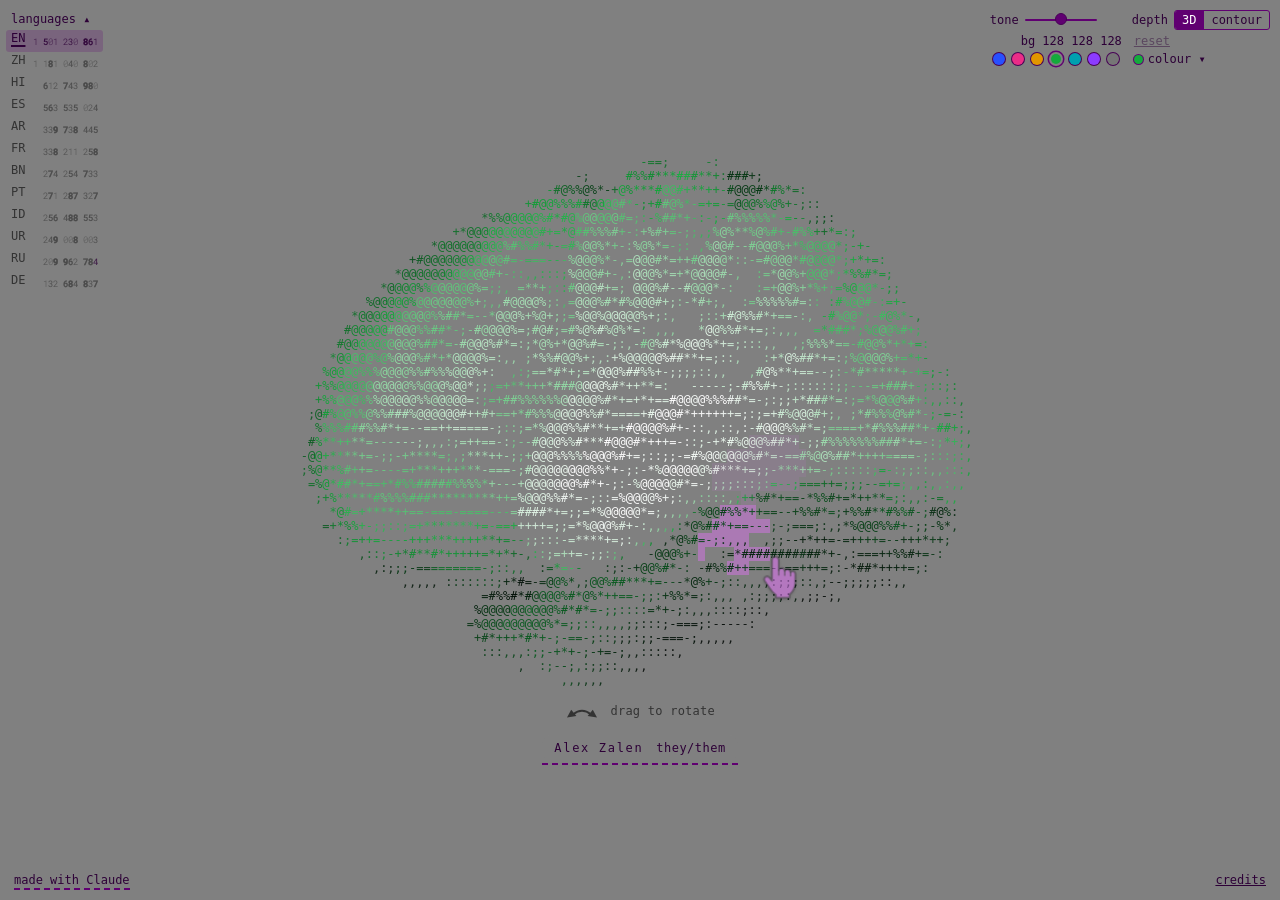
==== commit 1e630b1a: "Version 0.02: site from 3f34fd3" ====
--- a/index.html
+++ b/index.html
@@ -42,6 +42,7 @@
   <a href="credits.html" data-i18n="foot.credits">credits</a>
 </footer>
 <noscript><p class="ns">This page needs JavaScript to draw the brain.</p></noscript>
+<script src="links.js"></script>
 <script src="brain.js"></script>
 </body>
 </html>
--- a/style.css
+++ b/style.css
@@ -1 +1 @@
-@font-face{font-family:Kawkab Mono;src:url(KawkabMono-Regular.sub.woff2) format("woff2");font-weight:100 600;font-display:swap;unicode-range:U+0600-06FF,U+200C-200F,U+FB50-FDFF,U+FE70-FEFF;size-adjust:86%;ascent-override:105%;descent-override:45%}@font-face{font-family:Kawkab Mono;src:url(KawkabMono-Bold.sub.woff2) format("woff2");font-weight:700 900;font-display:swap;unicode-range:U+0600-06FF,U+200C-200F,U+FB50-FDFF,U+FE70-FEFF;size-adjust:86%;ascent-override:105%;descent-override:45%}@font-face{font-family:Speaker Digits;src:url(RobotoMono-digits.woff2) format("woff2");font-weight:100 700;font-display:swap;unicode-range:U+0020,U+0030-0039}:root{--bg:rgb(128,128,128);--fg:rgb(0,0,0);--ink:0,0,0;--dim:rgb(51,51,51);--border:rgb(102,102,102);--foot:rgb(70,70,70);--foot-a:rgb(45,45,45);--card-fg:rgb(19,19,19);--pill:rgba(128,128,128,.85);--card:rgba(128,128,128,.96);--accent:255,230,0;--halo:rgba(255,230,0,.35);--link:rgb(0,30,150);--line:rgb(255,180,220);--accent-deep:rgb(150,0,120);--accent-on:rgb(0,0,0);--accent-soft:rgba(255,180,220,.22);--lsh:rgba(0,0,0,.32);--lbl-bg:rgba(112,112,112,.92);--lbl-fg:rgb(255,255,255);--lbl-dim:rgb(255,255,255);color-scheme:light;--fs:12px;--font:"Kawkab Mono", ui-monospace, "SF Mono", Menlo, Consolas, "DejaVu Sans Mono", "Courier New", "PingFang SC", "Hiragino Sans GB", "Microsoft YaHei", "Noto Sans CJK SC", "Noto Sans SC", "Kohinoor Devanagari", "Devanagari Sangam MN", "Nirmala UI", "Mangal", "Noto Sans Devanagari", "Kohinoor Bangla", "Bangla Sangam MN", "Vrinda", "Noto Sans Bengali", "Geeza Pro", "Noto Naskh Arabic", "Noto Nastaliq Urdu", monospace}button,input,output,code,mark{font-family:inherit}*{box-sizing:border-box;font-size:var(--fs)}::selection{background:var(--line);color:var(--accent-on)}html,body{caret-color:var(--line)}html,body{margin:0;background:var(--bg);color:var(--fg);font-family:var(--font);overflow-x:hidden}body{min-height:100vh;min-height:100svh;display:flex;flex-direction:column;align-items:center}main{flex:1;width:100%;display:flex;flex-direction:column;align-items:center;justify-content:center;padding:16px 12px 56px}#stage{position:relative;width:100%;display:flex;flex-direction:column;align-items:center}canvas{display:block;position:absolute;left:0;cursor:grab;touch-action:none;user-select:none;-webkit-user-select:none}canvas.grabbing{cursor:grabbing}#hint{position:absolute;left:0;right:0;margin:0;text-align:center;letter-spacing:.02em;pointer-events:none;transition:opacity .3s}#info{order:-1;margin:0 0 6px;min-height:1.5em;line-height:1.5;max-width:100%;text-align:center;letter-spacing:.02em;color:var(--link);opacity:0;padding:0 12px;pointer-events:none;transition:opacity .3s}#info.on{opacity:1}#hint{bottom:calc(var(--sb, 0px) - 4px);color:var(--dim);z-index:0}html,body{overflow-x:clip}#hint.gone{opacity:0}#id{position:relative;pointer-events:none;margin-top:18px;display:flex;flex-direction:column;align-items:center;width:100%}#sig{position:relative;font:inherit;letter-spacing:.14em;text-transform:none;background:none;border:0;padding:8px 12px;cursor:pointer;opacity:1;color:var(--link);border-bottom:2px dashed var(--line);font-family:var(--font);pointer-events:auto;isolation:isolate}#sig:before,#contact:before{content:"";position:absolute;inset:2px 0;z-index:-1;border-radius:10px;background:var(--plate);pointer-events:none}#sig:hover,#sig:focus-visible,#sig[aria-pressed=true]{opacity:1;border-bottom-style:solid;outline:none}#sig:focus-visible{outline:2px solid var(--line);outline-offset:2px}mark.ph{background:#ffe600;color:#000;padding:0 3px;border-radius:2px}footer{position:fixed;left:0;right:0;bottom:0;padding:10px 14px calc(10px + env(safe-area-inset-bottom));display:flex;justify-content:space-between;color:var(--link);pointer-events:none}footer a{color:var(--link);text-decoration:underline;pointer-events:auto}footer a:hover,footer a:focus-visible{color:var(--accent-deep)}#made{pointer-events:auto;cursor:pointer;color:var(--link);border-bottom:2px dashed var(--line);padding-bottom:1px}#made:hover,#made:focus-visible,#made.open{border-bottom-style:solid}#made:focus-visible{outline:2px solid var(--line);outline-offset:2px}.ns{color:var(--dim)}.page{max-width:680px;margin:0 auto;padding:32px 20px 64px;line-height:1.55;width:100%}.page a{color:var(--link)}.page h1,.page h2{font-weight:700;color:var(--link)}.page h1{border-bottom:2px solid var(--line);padding-bottom:6px}.page h2{margin-top:28px}.page li{margin-bottom:10px}.page .rel h2 .vn{direction:ltr;unicode-bidi:isolate;font-variant-numeric:tabular-nums}.page .rel.prev h2{color:var(--dim)}.page .mod{color:var(--link)}.sr-only{position:absolute;width:1px;height:1px;margin:-1px;padding:0;overflow:hidden;clip:rect(0,0,0,0);white-space:nowrap;border:0}#ghost{position:fixed;left:0;top:0;z-index:5;pointer-events:none;opacity:0;overflow:visible;will-change:transform,opacity;filter:drop-shadow(0 1px 1.5px var(--lsh))}#ghost .gf{fill:rgb(var(--accent));stroke:#18101c;stroke-opacity:.6;stroke-width:1;stroke-linejoin:round}#ghost .gk{fill:none;stroke:#18101c;stroke-opacity:.6;stroke-width:.8;stroke-linecap:round}#sig .pr{letter-spacing:.04em;color:var(--link);margin-left:4px}#contact{pointer-events:auto;position:relative;isolation:isolate;padding:2px 10px;margin:2px 0 0;color:var(--ct-fg, var(--dim))}#contact a{color:var(--ct-link, var(--link));text-decoration:underline;pointer-events:auto}#contact a:hover{text-decoration:underline}#contact a:focus-visible{outline:2px solid var(--line);outline-offset:2px}#contact[hidden]{display:block;opacity:0;pointer-events:none}canvas:focus-visible{outline:2px solid var(--line);outline-offset:2px}#scene{position:relative;flex:none;margin:var(--st, 0px) 0 var(--sb, 0px)}#labels,#leaders{position:absolute;inset:0;width:100%;height:100%;overflow:visible;pointer-events:none}#leaders line{stroke:var(--line);stroke-width:1.5}#leaders circle{fill:var(--line)}#leaders .shl{stroke:var(--lsh);stroke-width:3.5;stroke-linecap:round;fill:none}#leaders .shd{fill:var(--lsh)}#leaders .in{stroke:var(--line);stroke-width:1.6;stroke-dasharray:1.5 3.5;stroke-linecap:round;fill:none}#leaders .shi{stroke:var(--lsh);stroke-width:2.6;stroke-dasharray:1.5 3.5;stroke-linecap:round;fill:none}#leaders circle.ring{fill:none;stroke:var(--line);stroke-width:1.6}#leaders .shd.ring{fill:none;stroke:var(--lsh);stroke-width:2.4}.lbl{pointer-events:auto;cursor:pointer;position:absolute;left:0;top:0;width:max-content;max-width:190px;padding:3px 7px 4px;border:1.5px solid var(--accent-deep);border-radius:4px;background:var(--lbl-bg);color:var(--lbl-fg);line-height:1.35;overflow-wrap:anywhere;opacity:0;visibility:hidden;will-change:transform,opacity;transform-origin:center;box-shadow:1px 1px 0 0 var(--lsh),1px 1px 3px 1px var(--lsh);overflow:hidden}.lbl b{font-weight:700;display:block}.lbl small{display:block;color:var(--lbl-dim)}.lbl b:after{content:"▾";position:absolute;left:50%;bottom:2px;transform:translate(-50%);height:11px;min-width:26px;text-align:center;font-size:11px;line-height:11px;font-weight:400;color:var(--lbl-fg);border-top:1px solid color-mix(in srgb,var(--lbl-fg) 40%,transparent)}.lbl:not(.m-open):not(.rto:not(.m-rest)){padding-bottom:15px}.lbl.rto:not(.m-rest) b:after,.lbl.m-open b:after{content:none}.lbl .rt{display:none;margin-top:3px;padding-top:3px;border-top:1px solid color-mix(in srgb,var(--lbl-fg) 40%,transparent)}.lbl.rto .rt,.lbl.m-open .rt{display:block}.lbl.m-rest .rt{display:none}.lbl .rl{display:block}.lbl .rt i{font-style:normal;color:var(--lbl-dim)}.lbl .rest{visibility:hidden}.cur{position:relative;visibility:hidden}.cur:before{content:"";position:absolute;left:0;top:0;width:.55em;height:1em;background:var(--line, currentColor)}.cur-on>.cur{visibility:visible;animation:blink 1.06s steps(1) infinite}.sel{background:rgb(var(--accent));color:#000}@keyframes blink{50%{opacity:0}}.lbl.pop{animation:lblpop .5s ease-out}@keyframes lblpop{0%{scale:.6}60%{scale:1.08}to{scale:1}}#ctl{position:fixed;top:8px;right:10px;z-index:6;display:grid;grid-template-columns:auto auto;gap:2px 10px;color:var(--link);padding-top:env(safe-area-inset-top)}#ctl label{display:flex;align-items:center;gap:6px}#ctl input{-webkit-appearance:none;appearance:none;width:72px;height:24px;margin:0;background:transparent;accent-color:rgb(var(--accent));cursor:pointer}#ctl input::-webkit-slider-runnable-track{height:2px;background:var(--line);border-radius:1px}#ctl input::-moz-range-track{height:2px;background:var(--line);border-radius:1px}#ctl input::-webkit-slider-thumb{-webkit-appearance:none;box-sizing:border-box;width:12px;height:12px;border-radius:50%;background:var(--line);border:1.5px solid var(--accent-deep);margin-top:-6px}#ctl input::-moz-range-thumb{box-sizing:border-box;width:12px;height:12px;border-radius:50%;background:var(--line);border:1.5px solid var(--accent-deep)}#ctl input:focus-visible{outline:2px solid var(--line);outline-offset:2px}#depth,#bands{display:flex;align-items:center;gap:6px}#depth .seg,#bands .seg{display:inline-flex;border:1px solid var(--line);border-radius:3px;overflow:hidden}#depth button,#bands button{font:inherit;color:inherit;background:none;border:0;margin:0;padding:2px 7px;cursor:pointer;white-space:nowrap}#depth button+button,#bands button+button{border-left:1px solid var(--line)}#depth button[aria-checked=true],#bands button[aria-checked=true]{background:var(--line);color:var(--accent-on)}#depth button:not([aria-checked=true]):hover,#bands button:not([aria-checked=true]):hover{background:var(--accent-soft)}#depth button:focus-visible,#bands button:focus-visible{outline:2px solid var(--line);outline-offset:2px}#reset{grid-column:2;justify-self:start;font:inherit;color:inherit;background:none;border:0;padding:0 2px;margin:0;text-decoration:underline;cursor:pointer;opacity:.45}#reset[aria-disabled=false]{opacity:1;color:var(--link)}#reset[aria-disabled=true]{cursor:default}#reset:focus-visible{outline:2px solid var(--line);outline-offset:2px}#rgb{grid-column:1;text-align:right;font-variant-numeric:tabular-nums}#pal{grid-column:1;justify-self:end;display:flex;align-items:center;gap:1px}#pal button{position:relative;width:18px;height:18px;padding:0;margin:0;border:0;border-radius:50%;background:none;cursor:pointer}#pal button:before{content:"";position:absolute;inset:3px;border-radius:50%;background:var(--sw);box-shadow:0 0 0 1px var(--accent-deep)}#pal button[aria-checked=true]:before{inset:4px;box-shadow:0 0 0 2px var(--bg),0 0 0 3.5px var(--line)}#pal button:hover:before{box-shadow:0 0 0 1.5px var(--line)}#pal button[aria-checked=true]:hover:before{box-shadow:0 0 0 2px var(--bg),0 0 0 3.5px var(--line)}#pal button:focus-visible{outline:2px solid var(--line);outline-offset:1px}#more{grid-column:2;justify-self:start;font:inherit;color:inherit;background:none;border:0;padding:0 2px;margin:0;cursor:pointer}#more:before{content:"";display:inline-block;width:9px;height:9px;margin-right:5px;border-radius:50%;background:var(--hue, var(--dim));box-shadow:0 0 0 1px var(--line);vertical-align:-1px}#more:after{content:" ▾"}#more[aria-expanded=true]:after{content:" ▴"}#more:focus-visible{outline:2px solid var(--line);outline-offset:2px}#col{position:absolute;top:100%;right:0;z-index:7;display:grid;grid-template-columns:auto auto;justify-items:end;gap:2px 16px;padding:4px 0 4px 8px;background:var(--card);border-radius:4px}#col[hidden]{display:none}#col label{display:flex;align-items:center;gap:6px;white-space:nowrap}#col .opp input{background:linear-gradient(var(--line),var(--line)) center / 1px 10px no-repeat}@media (max-width:520px){#col{grid-template-columns:auto}#col>*{grid-column:auto}}#hint svg{vertical-align:middle;margin-right:4px;animation:sway 1.6s ease-in-out 3}@keyframes sway{50%{transform:translate(3px)}}@media (prefers-reduced-motion: reduce){.lbl.pop,#hint svg{animation:none}.cur-on>.cur{animation:none}}@media (max-width:899px){main{padding-top:54px}}@media (max-width:520px){#info{min-height:3em}}@media (max-width:520px),(max-height:760px){footer{position:static;width:100%}main{padding-bottom:16px}}.gc{display:inline-block;width:2ch;text-align:center;text-indent:0;white-space:nowrap}.gw{white-space:nowrap}.gw,.gh{unicode-bidi:isolate;direction:ltr}a .gc{text-decoration:underline;text-decoration-thickness:inherit;text-underline-offset:inherit}:lang(ar) #info,:lang(ur) #info,:lang(ar) #hint,:lang(ur) #hint{letter-spacing:0}#lang{--rail:0;position:absolute;top:8px;left:6px;z-index:8;padding-top:env(safe-area-inset-top);color:var(--dim)}#lang ul{list-style:none;margin:0;padding:0}#lang li button{font:inherit;color:inherit;background:none;border:0;margin:0;padding:1px 5px;min-height:22px;display:flex;align-items:baseline;gap:1ch;cursor:pointer;border-radius:3px}#lang .lc{width:2ch}#lang .ln{font-size:9px;width:13ch;text-align:right;white-space:pre;color:var(--dim);opacity:.75;position:relative;top:.35em;font-variant-numeric:tabular-nums}#lang .ln{font-family:"Speaker Digits",var(--font)}#lang .ln .dg,#langpop .ln .dg{--k:1;font-size:inherit;font-weight:calc(250 + 450 * var(--k));font-variation-settings:"wght" calc(250 + 450 * var(--k));opacity:calc(.73 + .27 * var(--k));transition:font-weight .6s ease,font-variation-settings .6s ease,-webkit-text-stroke-width .6s ease,opacity .6s ease,color .6s ease}#lang .ln .dg,#langpop .ln .dg{-webkit-text-stroke:calc(max(0,var(--k) - .5)*.9px) currentColor}#lang .ln .dg.tk{color:var(--link);opacity:1;transition:none}#langpop .ln .dg.tk{color:var(--line);opacity:1;transition:none}@media (prefers-reduced-motion: reduce){#lang .ln .dg,#lang .ln .dg.tk,#langpop .ln .dg,#langpop .ln .dg.tk{transition:none}#lang .ln .dg.tk,#langpop .ln .dg.tk{color:inherit;opacity:calc(.73 + .27 * var(--k))}}#lang li button[aria-current]{color:var(--link);background:var(--accent-soft);cursor:default}#lang li button[aria-current] .lc{text-decoration:underline;text-decoration-thickness:1.5px;text-underline-offset:3px}#lang li button[aria-current] .ln{color:var(--link);opacity:1}#lang li button:not([aria-current]):hover{color:var(--link)}#lang button:focus-visible{outline:2px solid var(--line);outline-offset:1px}#lang .cur-btn{font:inherit;color:var(--link);background:var(--accent-soft);border:0;border-radius:3px;margin:0;padding:0 5px;min-width:24px;min-height:24px;cursor:pointer;text-decoration:underline;text-decoration-thickness:1.5px;text-underline-offset:3px}#lang .cur-btn:after{content:" ▾";text-decoration:none;display:inline-block;margin-left:2px}#lang.open .cur-btn:after{content:" ▴"}#lang:not(.open) ul{display:none}#lang.open ul{position:absolute;top:calc(100% + 4px);left:0;padding:4px;background:var(--card);border-radius:4px;box-shadow:1px 1px 0 0 var(--lsh),1px 1px 3px 1px var(--lsh)}#langroll{display:none}@media (min-width:1180px) and (min-height:560px){#lang{--rail:1}#lang .cur-btn{display:none}#lang ul,#lang:not(.open) ul{display:block;position:static;padding:0;background:none;box-shadow:none}#langroll{display:block;position:relative;z-index:2;width:100%;min-height:22px;text-align:start;font:inherit;color:var(--link);background:var(--bg);border:0;margin:0;padding:1px 5px;cursor:pointer;white-space:nowrap}#langroll:after{content:" ▴"}#langroll[aria-expanded=false]:after{content:" ▾"}#langroll:focus-visible{outline:2px solid var(--line);outline-offset:1px}#lang li{position:relative;z-index:1;backface-visibility:visible}#lang li.lcur{z-index:3;background:var(--bg);border-radius:3px}#lang.rolled li:not(.lcur){display:none}}#langpop,#verpop{position:fixed;left:0;top:0;z-index:9;pointer-events:none;width:max-content;max-width:calc(100vw - 12px);padding:3px 7px 4px;border:1.5px solid var(--accent-deep);border-radius:4px;background:var(--lbl-bg);color:var(--lbl-fg);line-height:1.35;box-shadow:1px 1px 0 0 var(--lsh),1px 1px 3px 1px var(--lsh);transform-origin:left top}#langpop[dir=rtl]{transform-origin:right top}#verpop{transform-origin:left bottom}#verpop[dir=rtl]{transform-origin:right bottom}#langpop[hidden],#verpop[hidden]{display:none}#langpop.pop,#verpop.pop{animation:lblpop .5s ease-out}#langpop .lp-h b,#verpop .lp-h b{display:block;font-weight:700;white-space:nowrap}#langpop .lp-e,#verpop .lp-e{display:block;color:var(--lbl-dim)}#verpop .lp-e{white-space:nowrap}#verpop{pointer-events:auto}#verpop .lp-a{display:block;margin-top:5px;white-space:nowrap;color:inherit;text-decoration:underline;text-underline-offset:2px;pointer-events:auto;border-radius:2px}#verpop .lp-a:hover,#verpop .lp-a:focus-visible{color:var(--line)}#verpop .lp-a:focus-visible{outline:2px solid var(--line);outline-offset:1px}#verpop .vn{direction:ltr;unicode-bidi:isolate;font-variant-numeric:tabular-nums}#lpleader{position:fixed;left:0;top:0;width:100vw;height:100vh;z-index:8;pointer-events:none;overflow:visible}#lpleader line{stroke:var(--line);stroke-width:1.5;stroke-linecap:round}#lpleader line.shl{stroke:var(--lsh);stroke-width:3.5}#lpleader circle{fill:var(--line)}#lpleader circle.shd{fill:var(--lsh)}#langpop .lp-g{display:grid;grid-template-columns:auto auto;column-gap:2ch;align-items:baseline;margin-top:3px;padding-top:3px;border-top:1px solid color-mix(in srgb,var(--lbl-fg) 40%,transparent)}#langpop .lp-k{white-space:nowrap}#langpop .ln{font-family:"Speaker Digits",var(--font);font-size:9px;text-align:right;white-space:pre;direction:ltr;unicode-bidi:isolate;font-variant-numeric:tabular-nums}:lang(ar) #langpop,:lang(ur) #langpop,:lang(ar) #verpop,:lang(ur) #verpop{letter-spacing:0}@media (prefers-reduced-motion: reduce){#langpop.pop,#verpop.pop{animation:none}}@media (max-width:480px){#info{padding:0 34px}}.page .tw{overflow-x:auto;max-width:100%}.page table{border-collapse:collapse;margin:6px 0 18px}.page caption{caption-side:top;text-align:start;color:var(--dim);padding-bottom:4px}.page th,.page td{padding:2px 10px 2px 0;text-align:start;border-bottom:1px solid var(--border);white-space:nowrap;font-weight:400}.page tr:first-child th{white-space:normal;vertical-align:bottom}.page tr:first-child th{color:var(--link);font-weight:700}.page td.num{text-align:right;direction:ltr;font-variant-numeric:tabular-nums}@media (max-width:360px){#lang{left:3px}#lang .cur-btn{padding:0 4px}#lang .cur-btn:after{content:none}#ctl input{width:56px}#depthlbl{position:absolute;width:1px;height:1px;overflow:hidden;clip:rect(0,0,0,0);white-space:nowrap}}
+@font-face{font-family:Kawkab Mono;src:url(KawkabMono-Regular.sub.woff2) format("woff2");font-weight:100 600;font-display:swap;unicode-range:U+0600-06FF,U+200C-200F,U+FB50-FDFF,U+FE70-FEFF;size-adjust:86%;ascent-override:105%;descent-override:45%}@font-face{font-family:Kawkab Mono;src:url(KawkabMono-Bold.sub.woff2) format("woff2");font-weight:700 900;font-display:swap;unicode-range:U+0600-06FF,U+200C-200F,U+FB50-FDFF,U+FE70-FEFF;size-adjust:86%;ascent-override:105%;descent-override:45%}@font-face{font-family:Speaker Digits;src:url(RobotoMono-digits.woff2) format("woff2");font-weight:100 700;font-display:swap;unicode-range:U+0020,U+0030-0039}:root{--bg:rgb(128,128,128);--fg:rgb(0,0,0);--ink:0,0,0;--dim:rgb(51,51,51);--border:rgb(102,102,102);--foot:rgb(70,70,70);--foot-a:rgb(45,45,45);--card-fg:rgb(19,19,19);--pill:rgba(128,128,128,.85);--card:rgba(128,128,128,.96);--accent:255,230,0;--halo:rgba(255,230,0,.35);--link:rgb(0,30,150);--line:rgb(255,180,220);--accent-deep:rgb(150,0,120);--accent-on:rgb(0,0,0);--accent-soft:rgba(255,180,220,.22);--lsh:rgba(0,0,0,.32);--lbl-bg:rgba(112,112,112,.92);--lbl-fg:rgb(255,255,255);--lbl-dim:rgb(255,255,255);color-scheme:light;--fs:12px;--font:"Kawkab Mono", ui-monospace, "SF Mono", Menlo, Consolas, "DejaVu Sans Mono", "Courier New", "PingFang SC", "Hiragino Sans GB", "Microsoft YaHei", "Noto Sans CJK SC", "Noto Sans SC", "Kohinoor Devanagari", "Devanagari Sangam MN", "Nirmala UI", "Mangal", "Noto Sans Devanagari", "Kohinoor Bangla", "Bangla Sangam MN", "Vrinda", "Noto Sans Bengali", "Geeza Pro", "Noto Naskh Arabic", "Noto Nastaliq Urdu", monospace}button,input,output,code,mark{font-family:inherit}*{box-sizing:border-box;font-size:var(--fs)}::selection{background:var(--line);color:var(--accent-on)}html,body{caret-color:var(--line)}html,body{margin:0;background:var(--bg);color:var(--fg);font-family:var(--font);overflow-x:hidden}body{min-height:100vh;min-height:100svh;display:flex;flex-direction:column;align-items:center}main{flex:1;width:100%;display:flex;flex-direction:column;align-items:center;justify-content:center;padding:16px 12px 56px}#stage{position:relative;width:100%;display:flex;flex-direction:column;align-items:center}canvas{display:block;position:absolute;left:0;cursor:grab;touch-action:none;user-select:none;-webkit-user-select:none}canvas.grabbing{cursor:grabbing}#hint{position:absolute;left:0;right:0;margin:0;text-align:center;letter-spacing:.02em;pointer-events:none;transition:opacity .3s}#info{order:-1;margin:0 0 6px;min-height:1.5em;line-height:1.5;max-width:100%;text-align:center;letter-spacing:.02em;color:var(--link);opacity:0;padding:0 12px;pointer-events:none;transition:opacity .3s}#info.on{opacity:1}#hint{bottom:calc(var(--sb, 0px) - 4px);color:var(--dim);z-index:0}html,body{overflow-x:clip}#hint.gone{opacity:0}#id{position:relative;pointer-events:none;margin-top:18px;display:flex;flex-direction:column;align-items:center;width:100%}#sig{position:relative;font:inherit;letter-spacing:.14em;text-transform:none;background:none;border:0;padding:8px 12px;cursor:pointer;opacity:1;color:var(--link);border-bottom:2px dashed var(--line);font-family:var(--font);pointer-events:auto;isolation:isolate}#sig:before,#contact:before{content:"";position:absolute;inset:2px 0;z-index:-1;border-radius:10px;background:var(--plate);pointer-events:none}#sig:hover,#sig:focus-visible,#sig[aria-pressed=true]{opacity:1;border-bottom-style:solid;outline:none}#sig:focus-visible{outline:2px solid var(--line);outline-offset:2px}mark.ph{background:#ffe600;color:#000;padding:0 3px;border-radius:2px}footer{position:fixed;left:0;right:0;bottom:0;padding:10px 14px calc(10px + env(safe-area-inset-bottom));display:flex;justify-content:space-between;color:var(--link);pointer-events:none}footer a{color:var(--link);text-decoration:underline;pointer-events:auto}footer a:hover,footer a:focus-visible{color:var(--accent-deep)}#made{pointer-events:auto;cursor:pointer;color:var(--link);border-bottom:2px dashed var(--line);padding-bottom:1px}#made:hover,#made:focus-visible,#made.open{border-bottom-style:solid}#made:focus-visible{outline:2px solid var(--line);outline-offset:2px}.ns{color:var(--dim)}.page{max-width:680px;margin:0 auto;padding:32px 20px 64px;line-height:1.55;width:100%}.page a{color:var(--link)}.page h1,.page h2{font-weight:700;color:var(--link)}.page h1{border-bottom:2px solid var(--line);padding-bottom:6px}.page h2{margin-top:28px}.page li{margin-bottom:10px}.page .rel h2 .vn{direction:ltr;unicode-bidi:isolate;font-variant-numeric:tabular-nums}.page .rel.prev h2{color:var(--dim)}.page .mod{color:var(--link)}.sr-only{position:absolute;width:1px;height:1px;margin:-1px;padding:0;overflow:hidden;clip:rect(0,0,0,0);white-space:nowrap;border:0}#ghost{position:fixed;left:0;top:0;z-index:5;pointer-events:none;opacity:0;overflow:visible;will-change:transform,opacity;filter:drop-shadow(0 1px 1.5px var(--lsh))}#ghost .gf{fill:rgb(var(--accent));stroke:#18101c;stroke-opacity:.6;stroke-width:1;stroke-linejoin:round}#ghost .gk{fill:none;stroke:#18101c;stroke-opacity:.6;stroke-width:.8;stroke-linecap:round}#sig .pr{letter-spacing:.04em;color:var(--link);margin-left:4px}#contact{pointer-events:auto;position:relative;isolation:isolate;padding:2px 10px;margin:2px 0 0;color:var(--ct-fg, var(--dim))}#contact a{color:var(--ct-link, var(--link));text-decoration:underline;pointer-events:auto}#contact a:hover{text-decoration:underline}#contact a:focus-visible{outline:2px solid var(--line);outline-offset:2px}#contact[hidden]{display:block;opacity:0;pointer-events:none}canvas:focus-visible{outline:2px solid var(--line);outline-offset:2px}#scene{position:relative;flex:none;margin:var(--st, 0px) 0 var(--sb, 0px)}#labels,#leaders{position:absolute;inset:0;width:100%;height:100%;overflow:visible;pointer-events:none}#leaders line{stroke:var(--line);stroke-width:1.5}#leaders circle{fill:var(--line)}#leaders .shl{stroke:var(--lsh);stroke-width:3.5;stroke-linecap:round;fill:none}#leaders .shd{fill:var(--lsh)}#leaders .in{stroke:var(--line);stroke-width:1.6;stroke-dasharray:1.5 3.5;stroke-linecap:round;fill:none}#leaders .shi{stroke:var(--lsh);stroke-width:2.6;stroke-dasharray:1.5 3.5;stroke-linecap:round;fill:none}#leaders circle.ring{fill:none;stroke:var(--line);stroke-width:1.6}#leaders .shd.ring{fill:none;stroke:var(--lsh);stroke-width:2.4}.lbl{pointer-events:auto;cursor:pointer;position:absolute;left:0;top:0;width:max-content;max-width:190px;padding:3px 7px 4px;border:1.5px solid var(--accent-deep);border-radius:4px;background:var(--lbl-bg);color:var(--lbl-fg);line-height:1.35;overflow-wrap:anywhere;opacity:0;visibility:hidden;will-change:transform,opacity;transform-origin:center;box-shadow:1px 1px 0 0 var(--lsh),1px 1px 3px 1px var(--lsh);overflow:hidden}.lbl b{font-weight:700;display:block}.lbl small{display:block;color:var(--lbl-dim)}.lbl b:after{content:"▾";position:absolute;left:50%;bottom:2px;transform:translate(-50%);height:11px;min-width:26px;text-align:center;font-size:11px;line-height:11px;font-weight:400;color:var(--lbl-fg);border-top:1px solid color-mix(in srgb,var(--lbl-fg) 40%,transparent)}.lbl:not(.m-open):not(.rto:not(.m-rest)){padding-bottom:15px}.lbl.rto:not(.m-rest) b:after,.lbl.m-open b:after{content:none}.lbl .rt{display:none;margin-top:3px;padding-top:3px;border-top:1px solid color-mix(in srgb,var(--lbl-fg) 40%,transparent)}.lbl.rto .rt,.lbl.m-open .rt{display:block}.lbl.m-rest .rt{display:none}.lbl .rl{display:block}.lbl .rt i{font-style:normal;color:var(--lbl-dim)}.lbl .rest{visibility:hidden}.cur{position:relative;visibility:hidden}.cur:before{content:"";position:absolute;left:0;top:0;width:.55em;height:1em;background:var(--line, currentColor)}.cur-on>.cur{visibility:visible;animation:blink 1.06s steps(1) infinite}.sel{background:rgb(var(--accent));color:#000}@keyframes blink{50%{opacity:0}}.lbl.pop{animation:lblpop .5s ease-out}@keyframes lblpop{0%{scale:.6}60%{scale:1.08}to{scale:1}}#ctl{position:fixed;top:8px;right:10px;z-index:6;display:grid;grid-template-columns:auto auto;gap:2px 10px;color:var(--link);padding-top:env(safe-area-inset-top)}#ctl label{display:flex;align-items:center;gap:6px}#ctl input{-webkit-appearance:none;appearance:none;width:72px;height:24px;margin:0;background:transparent;accent-color:rgb(var(--accent));cursor:pointer}#ctl input::-webkit-slider-runnable-track{height:2px;background:var(--line);border-radius:1px}#ctl input::-moz-range-track{height:2px;background:var(--line);border-radius:1px}#ctl input::-webkit-slider-thumb{-webkit-appearance:none;box-sizing:border-box;width:12px;height:12px;border-radius:50%;background:var(--line);border:1.5px solid var(--accent-deep);margin-top:-6px}#ctl input::-moz-range-thumb{box-sizing:border-box;width:12px;height:12px;border-radius:50%;background:var(--line);border:1.5px solid var(--accent-deep)}#ctl input:focus-visible{outline:2px solid var(--line);outline-offset:2px}#depth,#bands{display:flex;align-items:center;gap:6px}#depth .seg,#bands .seg{display:inline-flex;border:1px solid var(--line);border-radius:3px;overflow:hidden}#depth button,#bands button{font:inherit;color:inherit;background:none;border:0;margin:0;padding:2px 7px;cursor:pointer;white-space:nowrap}#depth button+button,#bands button+button{border-left:1px solid var(--line)}#depth button[aria-checked=true],#bands button[aria-checked=true]{background:var(--line);color:var(--accent-on)}#depth button:not([aria-checked=true]):hover,#bands button:not([aria-checked=true]):hover{background:var(--accent-soft)}#depth button:focus-visible,#bands button:focus-visible{outline:2px solid var(--line);outline-offset:2px}#reset{grid-column:2;justify-self:start;font:inherit;color:inherit;background:none;border:0;padding:0 2px;margin:0;text-decoration:underline;cursor:pointer;opacity:.45}#reset[aria-disabled=false]{opacity:1;color:var(--link)}#reset[aria-disabled=true]{cursor:default}#reset:focus-visible{outline:2px solid var(--line);outline-offset:2px}#rgb{grid-column:1;text-align:right;font-variant-numeric:tabular-nums}#pal{grid-column:1;justify-self:end;display:flex;align-items:center;gap:1px}#pal button{position:relative;width:18px;height:18px;padding:0;margin:0;border:0;border-radius:50%;background:none;cursor:pointer}#pal button:before{content:"";position:absolute;inset:3px;border-radius:50%;background:var(--sw);box-shadow:0 0 0 1px var(--accent-deep)}#pal button[aria-checked=true]:before{inset:4px;box-shadow:0 0 0 2px var(--bg),0 0 0 3.5px var(--line)}#pal button:hover:before{box-shadow:0 0 0 1.5px var(--line)}#pal button[aria-checked=true]:hover:before{box-shadow:0 0 0 2px var(--bg),0 0 0 3.5px var(--line)}#pal button:focus-visible{outline:2px solid var(--line);outline-offset:1px}#more{grid-column:2;justify-self:start;font:inherit;color:inherit;background:none;border:0;padding:0 2px;margin:0;cursor:pointer}#more:before{content:"";display:inline-block;width:9px;height:9px;margin-right:5px;border-radius:50%;background:var(--hue, var(--dim));box-shadow:0 0 0 1px var(--line);vertical-align:-1px}#more:after{content:" ▾"}#more[aria-expanded=true]:after{content:" ▴"}#more:focus-visible{outline:2px solid var(--line);outline-offset:2px}#col{position:absolute;top:100%;right:0;z-index:7;display:grid;grid-template-columns:auto auto;justify-items:end;gap:2px 16px;padding:4px 0 4px 8px;background:var(--card);border-radius:4px}#col[hidden]{display:none}#col label{display:flex;align-items:center;gap:6px;white-space:nowrap}#col .opp input{background:linear-gradient(var(--line),var(--line)) center / 1px 10px no-repeat}@media (max-width:520px){#col{grid-template-columns:auto}#col>*{grid-column:auto}}#hint svg{vertical-align:middle;margin-right:4px;animation:sway 1.6s ease-in-out 3}@keyframes sway{50%{transform:translate(3px)}}@media (prefers-reduced-motion: reduce){.lbl.pop,#hint svg{animation:none}.cur-on>.cur{animation:none}}@media (max-width:899px){main{padding-top:54px}}@media (max-width:520px){#info{min-height:3em}}@media (max-width:520px),(max-height:760px){footer{position:static;width:100%}main{padding-bottom:16px}}.gc{display:inline-block;width:2ch;text-align:center;text-indent:0;white-space:nowrap}.gw{white-space:nowrap}.gw,.gh{unicode-bidi:isolate;direction:ltr}a .gc{text-decoration:underline;text-decoration-thickness:inherit;text-underline-offset:inherit}:lang(ar) #info,:lang(ur) #info,:lang(ar) #hint,:lang(ur) #hint{letter-spacing:0}#lang{--rail:0;position:absolute;top:8px;left:6px;z-index:8;padding-top:env(safe-area-inset-top);color:var(--dim)}#lang ul{list-style:none;margin:0;padding:0}#lang li button{font:inherit;color:inherit;background:none;border:0;margin:0;padding:1px 5px;min-height:22px;display:flex;align-items:baseline;gap:1ch;cursor:pointer;border-radius:3px}#lang .lc{width:2ch}#lang .ln{font-size:9px;width:13ch;text-align:right;white-space:pre;color:var(--dim);opacity:.75;position:relative;top:.35em;font-variant-numeric:tabular-nums}#lang .ln{font-family:"Speaker Digits",var(--font)}#lang .ln .dg,#langpop .ln .dg{--k:1;font-size:inherit;font-weight:calc(250 + 450 * var(--k));font-variation-settings:"wght" calc(250 + 450 * var(--k));opacity:calc(.73 + .27 * var(--k));transition:font-weight .6s ease,font-variation-settings .6s ease,-webkit-text-stroke-width .6s ease,opacity .6s ease,color .6s ease}#lang .ln .dg,#langpop .ln .dg{-webkit-text-stroke:calc(max(0,var(--k) - .5)*.9px) currentColor}#lang .ln .dg.tk{color:var(--link);opacity:1;transition:none}#langpop .ln .dg.tk{color:var(--line);opacity:1;transition:none}@media (prefers-reduced-motion: reduce){#lang .ln .dg,#lang .ln .dg.tk,#langpop .ln .dg,#langpop .ln .dg.tk{transition:none}#lang .ln .dg.tk,#langpop .ln .dg.tk{color:inherit;opacity:calc(.73 + .27 * var(--k))}}#lang li button[aria-current]{color:var(--link);background:var(--accent-soft);cursor:default}#lang li button[aria-current] .lc{text-decoration:underline;text-decoration-thickness:1.5px;text-underline-offset:3px}#lang li button[aria-current] .ln{color:var(--link);opacity:1}#lang li button:not([aria-current]):hover{color:var(--link)}#lang button:focus-visible{outline:2px solid var(--line);outline-offset:1px}#lang .cur-btn{font:inherit;color:var(--link);background:var(--accent-soft);border:0;border-radius:3px;margin:0;padding:0 5px;min-width:24px;min-height:24px;cursor:pointer;text-decoration:underline;text-decoration-thickness:1.5px;text-underline-offset:3px}#lang .cur-btn:after{content:" ▾";text-decoration:none;display:inline-block;margin-left:2px}#lang.open .cur-btn:after{content:" ▴"}#lang:not(.open) ul{display:none}#lang.open ul{position:absolute;top:calc(100% + 4px);left:0;padding:4px;background:var(--card);border-radius:4px;box-shadow:1px 1px 0 0 var(--lsh),1px 1px 3px 1px var(--lsh)}#langroll{display:none}@media (min-width:1180px) and (min-height:560px){#lang{--rail:1}#lang .cur-btn{display:none}#lang ul,#lang:not(.open) ul{display:block;position:static;padding:0;background:none;box-shadow:none}#langroll{display:block;position:relative;z-index:2;width:100%;min-height:22px;text-align:start;font:inherit;color:var(--link);background:var(--bg);border:0;margin:0;padding:1px 5px;cursor:pointer;white-space:nowrap}#langroll:after{content:" ▴"}#langroll[aria-expanded=false]:after{content:" ▾"}#langroll:focus-visible{outline:2px solid var(--line);outline-offset:1px}#lang li{position:relative;z-index:1;backface-visibility:visible}#lang li.lcur{z-index:3;background:var(--bg);border-radius:3px}#lang.rolled li:not(.lcur){display:none}}#langpop,#verpop{position:fixed;left:0;top:0;z-index:9;pointer-events:none;width:max-content;max-width:calc(100vw - 12px);padding:3px 7px 4px;border:1.5px solid var(--accent-deep);border-radius:4px;background:var(--lbl-bg);color:var(--lbl-fg);line-height:1.35;box-shadow:1px 1px 0 0 var(--lsh),1px 1px 3px 1px var(--lsh);transform-origin:left top}#langpop[dir=rtl]{transform-origin:right top}#verpop{transform-origin:left bottom}#verpop[dir=rtl]{transform-origin:right bottom}#langpop[hidden],#verpop[hidden]{display:none}#langpop.pop,#verpop.pop{animation:lblpop .5s ease-out}#langpop .lp-h b,#verpop .lp-h b{display:block;font-weight:700;white-space:nowrap}#langpop .lp-e,#verpop .lp-e{display:block;color:var(--lbl-dim)}#verpop .lp-e{white-space:nowrap}#verpop{pointer-events:auto}#verpop .lp-a{display:block;margin-top:5px;white-space:nowrap;color:inherit;text-decoration:underline;text-underline-offset:2px;pointer-events:auto;border-radius:2px}#verpop .lp-a:hover,#verpop .lp-a:focus-visible{color:var(--line)}#verpop .lp-a:focus-visible{outline:2px solid var(--line);outline-offset:1px}#verpop .vn{direction:ltr;unicode-bidi:isolate;font-variant-numeric:tabular-nums}#lpleader{position:fixed;left:0;top:0;width:100vw;height:100vh;z-index:8;pointer-events:none;overflow:visible}#lpleader line{stroke:var(--line);stroke-width:1.5;stroke-linecap:round}#lpleader line.shl{stroke:var(--lsh);stroke-width:3.5}#lpleader circle{fill:var(--line)}#lpleader circle.shd{fill:var(--lsh)}#langpop .lp-g{display:grid;grid-template-columns:auto auto;column-gap:2ch;align-items:baseline;margin-top:3px;padding-top:3px;border-top:1px solid color-mix(in srgb,var(--lbl-fg) 40%,transparent)}#langpop .lp-k{white-space:nowrap}#langpop .ln{font-family:"Speaker Digits",var(--font);font-size:9px;text-align:right;white-space:pre;direction:ltr;unicode-bidi:isolate;font-variant-numeric:tabular-nums}:lang(ar) #langpop,:lang(ur) #langpop,:lang(ar) #verpop,:lang(ur) #verpop{letter-spacing:0}@media (prefers-reduced-motion: reduce){#langpop.pop,#verpop.pop{animation:none}}@media (max-width:480px){#info{padding:0 34px}}.page .tw{overflow-x:auto;max-width:100%}.page table{border-collapse:collapse;margin:6px 0 18px}.page caption{caption-side:top;text-align:start;color:var(--dim);padding-bottom:4px}.page th,.page td{padding:2px 10px 2px 0;text-align:start;border-bottom:1px solid var(--border);white-space:nowrap;font-weight:400}.page tr:first-child th{white-space:normal;vertical-align:bottom}.page tr:first-child th{color:var(--link);font-weight:700}.page td.num{text-align:right;direction:ltr;font-variant-numeric:tabular-nums}@media (max-width:360px){#lang{left:3px}#lang .cur-btn{padding:0 4px}#lang .cur-btn:after{content:none}#ctl input{width:56px}#depthlbl{position:absolute;width:1px;height:1px;overflow:hidden;clip:rect(0,0,0,0);white-space:nowrap}}.lbl a{color:inherit;text-decoration:underline;text-decoration-color:var(--line);text-decoration-thickness:1.5px;text-underline-offset:2px;cursor:pointer}.lbl a:hover{text-decoration-thickness:2.5px}
